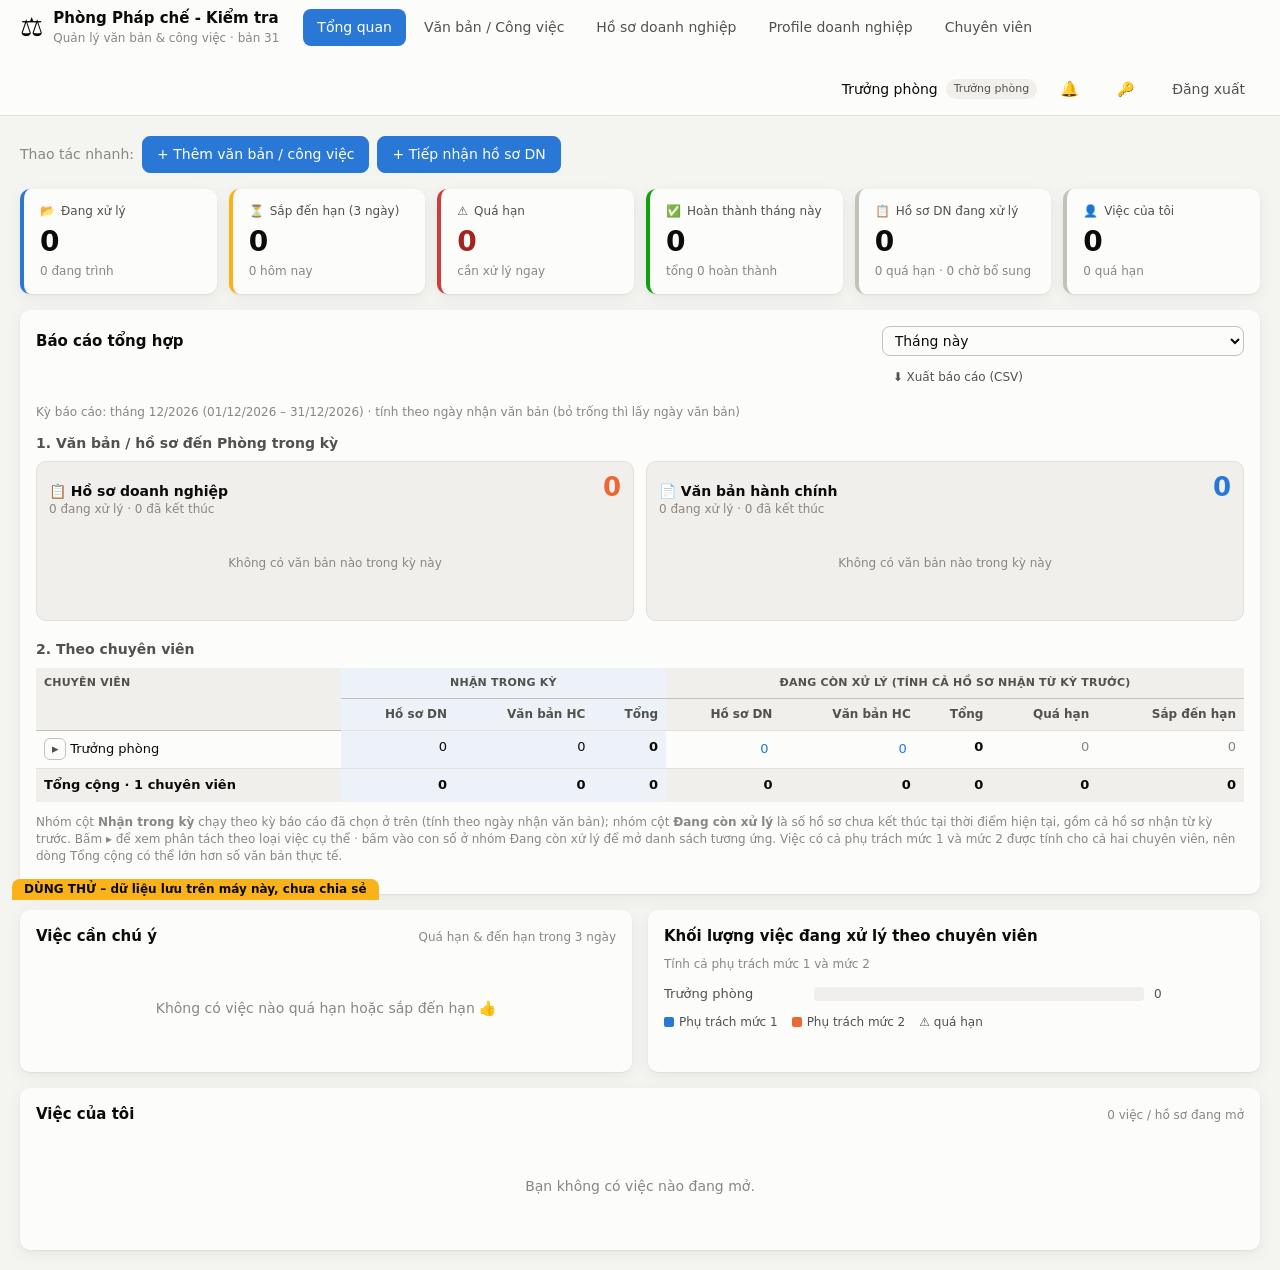
==== demo.html @ 78f109af "Vao he thong la thay ngay tom tat nhiem vu moi duoc giao Chuong 🔔 chi sang khi nguoi dung dang mo ma" ====
<!DOCTYPE html>
<html lang="vi">
<head>
<meta charset="UTF-8">
<meta name="viewport" content="width=device-width, initial-scale=1">
<title>[Dùng thử] Dashboard Phòng Pháp chế - Kiểm tra</title>
<link rel="icon" href="data:image/svg+xml,<svg xmlns='http://www.w3.org/2000/svg' viewBox='0 0 100 100'><text y='.9em' font-size='90'>⚖️</text></svg>">
<link rel="stylesheet" href="css/style.css?v=44">
</head>
<body>

<!-- ===================== ĐĂNG NHẬP ===================== -->
<section id="view-login" class="login-wrap" hidden>
  <form id="login-form" class="login-card">
    <div class="login-logo">⚖️</div>
    <h1>Phòng Pháp chế - Kiểm tra</h1>
    <p class="muted">Hệ thống quản lý văn bản & công việc</p>
    <label>Email<input type="email" id="login-email" required autocomplete="username"></label>
    <label>Mật khẩu<input type="password" id="login-password" required autocomplete="current-password"></label>
    <button type="submit" class="btn primary wide" id="login-btn">Đăng nhập</button>
    <button type="button" class="btn link wide" id="forgot-btn">Quên mật khẩu?</button>
    <p id="login-error" class="error" hidden></p>
  </form>
</section>

<!-- ===================== ỨNG DỤNG ===================== -->
<div id="app" hidden>
  <header class="topbar">
    <div class="brand">
      <span class="brand-icon">⚖️</span>
      <div>
        <div class="brand-title">Phòng Pháp chế - Kiểm tra</div>
        <div class="brand-sub">Quản lý văn bản &amp; công việc · bản 31</div>
      </div>
    </div>
    <nav class="tabs" id="tabs">
      <button data-view="overview" class="active">Tổng quan</button>
      <button data-view="tasks">Văn bản / Công việc</button>
      <button data-view="licenses">Hồ sơ doanh nghiệp</button>
      <button data-view="companies">Profile doanh nghiệp</button>
      <button data-view="staff">Chuyên viên</button>
    </nav>
    <div class="user-box">
      <span id="user-name"></span>
      <span id="user-role" class="chip"></span>
      <div class="notif-wrap">
        <button class="btn ghost notif-btn" id="notif-btn" type="button" title="Thông báo việc được giao" aria-expanded="false">
          🔔<span class="notif-badge" id="notif-badge" hidden>0</span>
        </button>
        <div class="notif-panel" id="notif-panel" hidden>
          <div class="notif-head">
            <b>Thông báo</b>
            <button type="button" class="btn link small" id="notif-read-all">Đánh dấu đã đọc tất cả</button>
          </div>
          <div class="notif-list" id="notif-list"></div>
          <div class="notif-foot muted small">Có thông báo khi bạn được giao hoặc được điều chuyển phụ trách một việc.</div>
        </div>
      </div>
      <button class="btn ghost" id="change-pass-btn" title="Đổi mật khẩu">🔑</button>
      <button class="btn ghost" id="logout-btn">Đăng xuất</button>
    </div>
  </header>

  <main>
    <!-- ---------- TỔNG QUAN ---------- -->
    <section id="view-overview" class="view">
      <div class="filters lead-only">
        <span class="muted">Thao tác nhanh:</span>
        <button class="btn primary" id="quick-add-task">+ Thêm văn bản / công việc</button>
        <button class="btn primary" id="quick-add-license">+ Tiếp nhận hồ sơ DN</button>
      </div>
      <div class="tiles" id="tiles"></div>

      <!-- ===== Báo cáo tổng hợp ===== -->
      <div class="card" id="report-card">
        <div class="card-head">
          <h2>Báo cáo tổng hợp</h2>
          <div class="rp-tools">
            <select id="rp-range" title="Kỳ báo cáo"></select>
            <span id="rp-custom" class="rp-custom" hidden>
              <input type="date" id="rp-from"> <span class="muted">→</span> <input type="date" id="rp-to">
            </span>
            <button class="btn ghost small" id="rp-export" type="button">⬇ Xuất báo cáo (CSV)</button>
          </div>
        </div>
        <p class="muted small" id="rp-range-label"></p>

        <h3 class="rp-h">1. Văn bản / hồ sơ đến Phòng trong kỳ</h3>
        <div class="rp-cols" id="rp-incoming"></div>

        <h3 class="rp-h">2. Theo chuyên viên</h3>
        <div class="table-wrap">
          <table class="rp-table" id="rp-staff"></table>
        </div>
        <p class="muted small">Nhóm cột <b>Nhận trong kỳ</b> chạy theo kỳ báo cáo đã chọn ở trên (tính theo ngày nhận văn bản);
          nhóm cột <b>Đang còn xử lý</b> là số hồ sơ chưa kết thúc tại thời điểm hiện tại, gồm cả hồ sơ nhận từ kỳ trước.
          Bấm ▸ để xem phân tách theo loại việc cụ thể · bấm vào con số ở nhóm Đang còn xử lý để mở danh sách tương ứng.
          Việc có cả phụ trách mức 1 và mức 2 được tính cho cả hai chuyên viên, nên dòng Tổng cộng có thể lớn hơn số văn bản thực tế.</p>
      </div>

      <div class="grid-2">
        <div class="card">
          <div class="card-head">
            <h2>Việc cần chú ý</h2>
            <span class="muted small">Quá hạn & đến hạn trong 3 ngày</span>
          </div>
          <div id="attention-list" class="list"></div>
        </div>
        <div class="card">
          <div class="card-head">
            <h2>Khối lượng việc đang xử lý theo chuyên viên</h2>
            <span class="muted small">Tính cả phụ trách mức 1 và mức 2</span>
          </div>
          <div id="workload-chart"></div>
        </div>
      </div>

      <div class="card" id="profile-todo-card" hidden>
        <div class="card-head">
          <h2>Hồ sơ đã hoàn thành — chờ cập nhật Profile doanh nghiệp</h2>
          <span class="muted small" id="profile-todo-count"></span>
        </div>
        <div id="profile-todo-list" class="list"></div>
      </div>

      <div class="card">
        <div class="card-head">
          <h2>Việc của tôi</h2>
          <span class="muted small" id="my-count"></span>
        </div>
        <div id="my-list" class="list"></div>
      </div>
    </section>

    <!-- ---------- DANH SÁCH ---------- -->
    <section id="view-tasks" class="view" hidden>
      <div class="filters">
        <input type="search" id="f-search" placeholder="Tìm số VB, nội dung, cơ quan gửi…">
        <select id="f-status"><!-- nạp từ window.TASK_STATUSES trong js/config.js -->
          <option value="open">Đang mở (chưa hoàn thành)</option>
        </select>
        <select id="f-handler"><option value="">Mọi chuyên viên</option></select>
        <select id="f-due">
          <option value="">Mọi thời hạn</option>
          <option value="overdue">Quá hạn</option>
          <option value="today">Đến hạn hôm nay</option>
          <option value="3d">Trong 3 ngày</option>
          <option value="7d">Trong 7 ngày</option>
          <option value="month">Tháng này</option>
        </select>
        <div class="spacer"></div>
        <button class="btn ghost" id="export-btn">⬇ Xuất Excel (CSV)</button>
        <button class="btn ghost lead-only" id="import-tasks-btn">⬆ Nhập từ Excel</button>
        <!-- Hai nút thêm mới luôn đứng cạnh nhau, hẹp quá thì xuống dòng cùng nhau -->
        <div class="btn-pair lead-only">
          <button class="btn biz" id="add-biz-btn" title="Hồ sơ doanh nghiệp được nhập ở tab Hồ sơ doanh nghiệp">+ Hồ sơ DN</button>
          <button class="btn primary" id="add-task-btn">+ Văn bản hành chính</button>
        </div>
      </div>
      <div class="card table-wrap">
        <table class="tasks-table" id="tasks-table">
          <thead>
            <tr>
              <th data-sort="doc_number">Số VB</th>
              <th data-sort="recv_date">Ngày tiếp nhận</th>
              <th data-sort="content" class="col-content">Nội dung</th>
              <th data-sort="deadline">Thời hạn</th>
              <th data-sort="handler1">Phụ trách 1</th>
              <th data-sort="handler2">Phụ trách 2</th>
              <th data-sort="progress">Tiến độ</th>
              <th data-sort="status">Trạng thái</th>
            </tr>
          </thead>
          <tbody id="tasks-body"></tbody>
        </table>
        <p id="tasks-empty" class="muted center" hidden>Không có văn bản nào phù hợp.</p>
      </div>
    </section>

    <!-- ---------- HỒ SƠ GIẤY PHÉP ---------- -->
    <section id="view-licenses" class="view" hidden>
      <div class="tiles" id="license-tiles"></div>
      <div class="filters">
        <input type="search" id="l-search" placeholder="Tìm tên doanh nghiệp, mã số, số văn bản, số giấy phép, nội dung…">
        <select id="l-status">
          <option value="open">Đang xử lý</option>
          <!-- các trạng thái nạp từ config -->
          <option value="all">Tất cả</option>
        </select>
        <select id="l-procedure"><option value="">Mọi thủ tục</option></select>
        <select id="l-handler"><option value="">Mọi chuyên viên</option></select>
        <div class="spacer"></div>
        <button class="btn ghost" id="export-licenses-btn">⬇ Xuất Excel (CSV)</button>
        <button class="btn ghost lead-only" id="import-licenses-btn">⬆ Nhập từ Excel</button>
        <button class="btn primary lead-only" id="add-license-btn">+ Tiếp nhận hồ sơ DN</button>
      </div>
      <div class="card table-wrap">
        <table class="tasks-table" id="licenses-table">
          <thead>
            <tr>
              <th data-sort="file_number">Số VB / hồ sơ</th>
              <th data-sort="company_name" class="col-content">Doanh nghiệp &amp; nội dung</th>
              <th data-sort="procedure">Thủ tục</th>
              <th data-sort="received_date">Ngày nhận</th>
              <th data-sort="deadline">Hạn trả KQ</th>
              <th data-sort="handler1">Phụ trách 1</th>
              <th data-sort="handler2">Phụ trách 2</th>
              <th data-sort="progress">Tiến độ</th>
              <th data-sort="status">Trạng thái</th>
            </tr>
          </thead>
          <tbody id="licenses-body"></tbody>
        </table>
        <p id="licenses-empty" class="muted center" hidden>Không có hồ sơ nào phù hợp.</p>
      </div>
    </section>

    <!-- ---------- DOANH NGHIỆP ---------- -->
    <section id="view-companies" class="view" hidden>
      <div class="tiles" id="company-tiles"></div>
      <div class="filters">
        <input type="search" id="c-search" placeholder="Gõ không dấu cũng được · nhiều từ khóa cách nhau bằng dấu cách · tinh:&quot;nghệ an&quot; gp:1234">
        <select id="c-field" title="Chọn trường để tìm trong đúng trường đó"><option value="">Tìm trong: mọi trường</option></select>
        <button class="btn ghost" id="c-help-btn" type="button" title="Cách gõ tìm kiếm">?</button>
        <select id="c-status">
          <option value="active">Đang hoạt động</option>
          <option value="ended">Đã chấm dứt</option>
          <option value="all">Tất cả</option>
        </select>
        <select id="cf-province"><option value="">Mọi tỉnh / TP</option></select>
        <select id="c-type"><option value="">Mọi loại hình</option></select>
        <button class="btn ghost" id="c-adv-btn" type="button">⚙ Lọc nâng cao<span id="c-adv-count"></span></button>
        <div class="spacer"></div>
        <button class="btn ghost" id="export-companies-btn">⬇ Xuất Excel (CSV)</button>
        <button class="btn ghost lead-only" id="import-companies-btn">⬆ Nhập từ Excel</button>
        <button class="btn primary lead-only" id="add-company-btn">+ Thêm doanh nghiệp</button>
      </div>

      <!-- Hướng dẫn cú pháp tìm kiếm — bật/tắt bằng nút "?" -->
      <div class="card search-help" id="c-help" hidden>
        <b>Cách gõ ô tìm kiếm</b>
        <ul>
          <li>Gõ <b>không dấu</b> vẫn ra kết quả: <code>cong ty hoang long</code> tìm được “Công ty Hoàng Long”.</li>
          <li>Nhiều từ khóa cách nhau bằng dấu cách thì phải <b>khớp tất cả</b>, không cần đúng thứ tự: <code>hoang long nghe an</code>.</li>
          <li>Cần đúng cụm từ thì đặt trong <b>ngoặc kép</b>: <code>"xuat khau lao dong"</code>.</li>
          <li>Loại trừ bằng dấu trừ — cả cụm thì thêm ngoặc kép: <code>ha noi -"chi nhanh"</code>.</li>
          <li>Cách nhanh nhất để thu hẹp: chọn trường ở ô <b>“Tìm trong”</b> ngay cạnh ô tìm kiếm, rồi gõ từ khóa như bình thường.</li>
          <li>Hoặc gõ thẳng <b>tiền tố</b> (giá trị nhiều chữ thì để trong ngoặc kép): <code>tinh:"nghe an"</code> · <code>gp:1234</code> · <code>dd:"nguyen van a"</code> ·
              <code>msdn:0101234567</code> · <code>tt:"nhat ban"</code> · <code>nv:thanh</code> · <code>kq:vietcombank</code> ·
              <code>dc:"cau giay"</code> · <code>daotao:</code> · <code>von:</code> · <code>gc:</code> · <code>cd:"thu hoi"</code>.</li>
          <li>Tìm trên <b>toàn bộ</b> các trường của hồ sơ (địa chỉ liên hệ, chi nhánh, VPĐD, cơ sở đào tạo, thị trường, nhân viên nghiệp vụ,
              ký quỹ, ghi chú, lý do chấm dứt…). Trường nào khớp mà không có trên bảng thì hiện dòng “khớp: …” dưới tên doanh nghiệp.</li>
        </ul>
      </div>

      <!-- Lọc nâng cao: khoảng ngày cấp giấy phép, vốn điều lệ, tiền ký quỹ -->
      <div class="card adv-filters" id="c-adv" hidden>
        <div class="adv-row">
          <label>Ngày cấp GP từ <input type="date" id="cf-lic-from"></label>
          <label>đến <input type="date" id="cf-lic-to"></label>
        </div>
        <div class="adv-row">
          <label>Vốn điều lệ từ <input type="text" id="cf-cap-min" placeholder="vd: 5 tỷ"></label>
          <label>đến <input type="text" id="cf-cap-max" placeholder="vd: 20 tỷ"></label>
          <span class="muted small" id="cf-cap-hint"></span>
        </div>
        <div class="adv-row">
          <label>Ký quỹ từ <input type="text" id="cf-dep-min" placeholder="vd: 2 tỷ"></label>
          <label>đến <input type="text" id="cf-dep-max" placeholder="vd: 2 tỷ"></label>
          <span class="muted small" id="cf-dep-hint"></span>
        </div>
        <div class="adv-row">
          <span class="muted small">Chỉ xét hồ sơ có số liệu — hồ sơ để trống ô vốn / ký quỹ sẽ không nằm trong kết quả khi đặt mức “đến”.</span>
          <div class="spacer"></div>
          <button class="btn ghost" id="c-adv-reset" type="button">Bỏ lọc nâng cao</button>
        </div>
      </div>
      <p class="search-summary muted small" id="c-search-summary" hidden></p>
      <div class="card table-wrap">
        <table class="tasks-table" id="companies-table">
          <thead>
            <tr>
              <th data-sort="tax_code">MSDN</th>
              <th data-sort="name" class="col-content">Doanh nghiệp</th>
              <th data-sort="license_number">Số GP</th>
              <th data-sort="license_date">Ngày cấp</th>
              <th data-sort="legal_rep">Người đại diện</th>
              <th data-sort="province">Tỉnh / TP</th>
              <th>Liên hệ</th>
              <th data-sort="status">Trạng thái</th>
            </tr>
          </thead>
          <tbody id="companies-body"></tbody>
        </table>
        <p id="companies-empty" class="muted center" hidden>Chưa có doanh nghiệp nào. Trưởng phòng có thể <b>Nhập từ Excel</b> hoặc thêm thủ công.</p>
        <p id="companies-more" class="muted center" hidden></p>
      </div>
    </section>

    <!-- ---------- CHUYÊN VIÊN ---------- -->
    <section id="view-staff" class="view" hidden>
      <div class="filters">
        <span class="muted" id="staff-summary"></span>
        <div class="spacer"></div>
        <button class="btn primary lead-only" id="add-staff-btn">+ Thêm chuyên viên</button>
      </div>
      <div class="card table-wrap">
        <table class="staff-table">
          <thead><tr>
            <th>Họ tên</th><th>Email</th><th>Vai trò</th>
            <th>PT mức 1</th><th>PT mức 2</th><th>Quá hạn</th><th>Hoàn thành tháng này</th><th></th>
          </tr></thead>
          <tbody id="staff-body"></tbody>
        </table>
      </div>
    </section>
  </main>
</div>

<!-- ===================== MODAL CHI TIẾT / SỬA VĂN BẢN ===================== -->
<dialog id="task-dialog" class="modal">
  <form id="task-form" method="dialog">
    <div class="modal-head">
      <h2 id="task-dialog-title">Thêm văn bản</h2>
      <button type="button" class="btn ghost" data-close>✕</button>
    </div>
    <div class="modal-body">
      <input type="hidden" id="t-id">

      <!-- Tải văn bản lên để phần mềm tự đọc và điền sẵn các ô bên dưới.
           File chỉ được đọc trên máy này, KHÔNG tải lên máy chủ và không lưu lại. -->
      <div id="t-read-box" class="read-box lead-only">
        <label class="read-drop" id="t-read-drop">
          <input type="file" id="t-read-file" accept=".pdf,.png,.jpg,.jpeg,.webp" hidden>
          <span class="read-ico">📄</span>
          <span class="read-txt"><b>Tải văn bản lên để tự điền</b>
            <small>Kéo thả hoặc bấm chọn file PDF / ảnh · máy tự đọc Số VB, Ngày VB, Cơ quan gửi, Trích yếu, Thời hạn</small>
            <small class="muted">File chỉ đọc trên máy bạn, không tải lên máy chủ, không lưu lại.</small>
          </span>
        </label>
        <div id="t-read-status" class="read-status" hidden></div>
      </div>

      <div class="form-grid">
        <label>Loại việc
          <select id="t-category" class="lead-field">
            <option>Văn bản đến</option><option>Thẩm định</option><option>Góp ý dự thảo</option>
            <option>Kiểm tra</option><option>Tham mưu</option><option>Báo cáo</option>
            <option>Khác</option>
          </select>
        </label>
        <label id="t-biz_type-wrap" hidden>Nội dung hồ sơ / việc DN<select id="t-biz_type" class="lead-field"></select></label>
        <label id="t-biz_other-wrap" hidden>Nội dung đề nghị khác
          <input id="t-biz_other" class="lead-field" placeholder="Ghi rõ nội dung đề nghị của doanh nghiệp" maxlength="200" autocomplete="off">
        </label>
        <label id="t-tax_code-wrap" hidden>Mã số doanh nghiệp
          <input id="t-tax_code" class="lead-field" list="t-tax_code-list" placeholder="VD: 0101234567" autocomplete="off">
          <datalist id="t-tax_code-list"></datalist>
          <small id="t-company-info" class="company-info" hidden></small>
        </label>

        <!-- Chỉ hiện với hồ sơ "Cập nhật thông tin DN": cập nhật thông tin gì -->
        <label id="t-update_item-wrap" hidden>Cập nhật thông tin gì
          <select id="t-update_item" class="lead-field"><!-- nạp từ window.BIZ_UPDATE_ITEMS --></select>
        </label>
        <label>Số văn bản<input id="t-doc_number" class="lead-field"></label>
        <label>Ngày văn bản<input type="date" id="t-doc_date" class="lead-field"></label>
        <label>Ngày đến<input type="date" id="t-received_date" class="lead-field"></label>
        <label>Cơ quan gửi<input id="t-sender" class="lead-field"></label>
        <label>Mức độ
          <select id="t-priority" class="lead-field">
            <option value="normal">Bình thường</option><option value="urgent">Khẩn</option>
          </select>
        </label>
        <label class="span-2">Nội dung / Trích yếu<textarea id="t-content" rows="3" required class="lead-field"></textarea></label>
        <label>Thời hạn xử lý<input type="date" id="t-deadline" class="lead-field"></label>
        <div class="handlers span-1">
          <label>Phụ trách mức 1<select id="t-handler1" class="lead-field"></select></label>
          <button type="button" class="btn ghost swap lead-field" id="swap-btn" title="Đổi mức 1 ↔ mức 2">⇅</button>
          <label>Phụ trách mức 2<select id="t-handler2" class="lead-field"></select></label>
        </div>
        <label>Trạng thái
          <select id="t-status"><!-- nạp từ window.TASK_STATUSES trong js/config.js --></select>
        </label>
        <label>Tiến độ: <b id="t-progress-val">0%</b>
          <input type="range" id="t-progress" min="0" max="100" step="5" value="0">
        </label>
        <label class="span-2">Ghi chú tiến độ<textarea id="t-progress_note" rows="2" placeholder="Đã làm gì, vướng mắc gì…"></textarea></label>
        <label class="span-2">Kết quả xử lý (số VB đi, kết luận…)<textarea id="t-result" rows="2"></textarea></label>
      </div>

      <div id="task-history" class="history" hidden>
        <h3>Lịch sử thay đổi</h3>
        <ul id="history-list"></ul>
      </div>
    </div>
    <div class="modal-foot">
      <button type="button" class="btn danger lead-only" id="delete-task-btn" hidden>Xóa</button>
      <div class="spacer"></div>
      <button type="button" class="btn ghost" data-close>Đóng</button>
      <button type="submit" class="btn primary" id="save-task-btn">Lưu</button>
    </div>
  </form>
</dialog>

<!-- ===================== MODAL HỒ SƠ GIẤY PHÉP ===================== -->
<dialog id="profile-todo-dialog" class="modal">
  <form id="profile-todo-form" method="dialog">
    <div class="modal-head">
      <h2>Hồ sơ đã hoàn thành — cập nhật Profile doanh nghiệp</h2>
      <button type="button" class="btn ghost" data-close>✕</button>
    </div>
    <div class="modal-body">
      <p id="pt-head" class="muted"></p>
      <p>Thủ tục đã xong, <b>cần cập nhật những thông tin nào</b> của doanh nghiệp?
        <span class="muted small">Danh sách xếp theo thứ tự ưu tiên · bấm vào thẻ để chọn · bấm <b>Mở ›</b> để vào thẳng phần đó cập nhật ngay.</span></p>
      <div id="pt-items" class="pt-items"></div>
      <p id="pt-count" class="muted small"></p>
      <label>Ghi chú cho người cập nhật<input id="pt-note" placeholder="VD: cấp đổi GP, số GP mới 123/LĐTBXH-GPHĐ"></label>
    </div>
    <div class="modal-foot">
      <button type="button" class="btn ghost" id="pt-skip">Không cần cập nhật</button>
      <div class="spacer"></div>
      <button type="button" class="btn" id="pt-later">Để sau (giữ lời nhắc)</button>
      <button type="button" class="btn biz" id="pt-now">Cập nhật ngay ›</button>
    </div>
  </form>
</dialog>

<dialog id="license-dialog" class="modal">
  <form id="license-form" method="dialog">
    <div class="modal-head">
      <h2 id="license-dialog-title">Tiếp nhận hồ sơ doanh nghiệp</h2>
      <button type="button" class="btn ghost" data-close>✕</button>
    </div>
    <div class="modal-body">
      <input type="hidden" id="l-id">
      <div class="form-grid">
        <label class="span-2">Mã số doanh nghiệp — nhập trước để tự lấy thông tin từ Profile doanh nghiệp
          <input id="l-tax_code" class="lead-field" list="l-tax_code-list" placeholder="VD: 0101234567" autocomplete="off">
          <datalist id="l-tax_code-list"></datalist>
          <small id="l-company-info" class="company-info" hidden></small>
        </label>
        <label class="span-2">Tên doanh nghiệp<input id="l-company_name" required class="lead-field"></label>
        <label>Số văn bản / số hồ sơ<input id="l-file_number" class="lead-field"></label>
        <label>Thủ tục / nội dung hồ sơ<select id="l-procedure-f" class="lead-field"></select></label>
        <label id="l-procedure-other-wrap" hidden>Nội dung đề nghị khác
          <input id="l-procedure-other" class="lead-field" placeholder="Ghi rõ nội dung đề nghị của doanh nghiệp" maxlength="200" autocomplete="off">
        </label>
        <label id="l-update_item-wrap" hidden>Cập nhật thông tin gì
          <select id="l-update_item" class="lead-field"></select>
        </label>
        <label id="l-update_item-other-wrap" hidden>Nội dung cập nhật khác
          <input id="l-update_item-other" class="lead-field" placeholder="Ghi rõ thông tin doanh nghiệp đề nghị cập nhật" maxlength="200" autocomplete="off">
        </label>
        <label>Ngày văn bản<input type="date" id="l-doc_date" class="lead-field"></label>
        <label>Mức độ<select id="l-priority" class="lead-field"><option value="normal">Bình thường</option><option value="urgent">Khẩn</option></select></label>
        <label class="span-2">Nội dung<textarea id="l-content" rows="2" class="lead-field" placeholder="Trích yếu nội dung văn bản / đề nghị của doanh nghiệp"></textarea></label>
        <label>Ngày nhận hồ sơ<input type="date" id="l-received_date" class="lead-field"></label>
        <label>Hạn trả kết quả<input type="date" id="l-deadline" class="lead-field"></label>
        <label>Trạng thái hồ sơ<select id="l-status-f"></select></label>
        <div class="handlers">
          <label>Phụ trách mức 1<select id="l-handler1" class="lead-field"></select></label>
          <button type="button" class="btn ghost swap lead-field" id="l-swap-btn" title="Đổi mức 1 ↔ mức 2">⇅</button>
          <label>Phụ trách mức 2<select id="l-handler2" class="lead-field"></select></label>
        </div>
        <label>Số giấy phép<input id="l-license_number" placeholder="Điền khi đã cấp"></label>
        <label>Ngày cấp<input type="date" id="l-issued_date"></label>
        <label class="span-2">Tiến độ <span id="l-progress-val" class="chip">0%</span>
          <input type="range" id="l-progress" min="0" max="100" step="5" value="0">
        </label>
        <label class="span-2">Ghi chú tiến độ<textarea id="l-note" rows="2" placeholder="Nội dung yêu cầu bổ sung, vướng mắc…"></textarea></label>
        <label class="span-2">Kết quả xử lý<textarea id="l-result" rows="2" placeholder="Kết quả cuối cùng của hồ sơ"></textarea></label>
      </div>
      <div id="l-profile-todo" class="notice" hidden></div>
      <div id="license-history" class="history" hidden>
        <h3>Lịch sử thay đổi</h3>
        <ul id="license-history-list"></ul>
      </div>
    </div>
    <div class="modal-foot">
      <button type="button" class="btn danger lead-only" id="delete-license-btn" hidden>Xóa</button>
      <div class="spacer"></div>
      <button type="button" class="btn ghost" data-close>Đóng</button>
      <button type="submit" class="btn primary" id="save-license-btn">Lưu</button>
    </div>
  </form>
</dialog>

<!-- ===================== MODAL PROFILE DOANH NGHIỆP ===================== -->
<dialog id="company-dialog" class="modal wide">
  <form id="company-form" method="dialog">
    <div class="modal-head">
      <h2 id="company-dialog-title">Thêm doanh nghiệp</h2>
      <button type="button" class="btn ghost" data-close>✕</button>
    </div>
    <nav class="ctabs" id="company-tabs">
      <button type="button" class="ctab on" data-ctab="overview">Tổng quan</button>
      <button type="button" class="ctab" data-ctab="license">Giấy phép</button>
      <button type="button" class="ctab" data-ctab="adjustments">Điều chỉnh GP <span class="cnt" data-cnt="adjustments"></span></button>
      <button type="button" class="ctab" data-ctab="name">Tên &amp; mã số</button>
      <button type="button" class="ctab" data-ctab="address">Địa chỉ &amp; liên hệ</button>
      <button type="button" class="ctab" data-ctab="markets">Thị trường</button>
      <button type="button" class="ctab" data-ctab="capital">Vốn &amp; loại hình</button>
      <button type="button" class="ctab" data-ctab="deposit">Ký quỹ</button>
      <button type="button" class="ctab" data-ctab="reps">Người đại diện <span class="cnt" data-cnt="reps"></span></button>
      <button type="button" class="ctab" data-ctab="staff">Nhân viên nghiệp vụ <span class="cnt" data-cnt="staff"></span></button>
      <button type="button" class="ctab" data-ctab="facilities">Cơ sở đào tạo <span class="cnt" data-cnt="facilities"></span></button>
      <button type="button" class="ctab" data-ctab="violations">Xử phạt VPHC <span class="cnt" data-cnt="violations"></span></button>
      <button type="button" class="ctab" data-ctab="inspections">Thanh tra, kiểm tra <span class="cnt" data-cnt="inspections"></span></button>
      <button type="button" class="ctab" data-ctab="history">Lịch sử &amp; văn bản <span class="cnt" data-cnt="history"></span></button>
    </nav>
    <div class="modal-body">
      <input type="hidden" id="c-id">
      <datalist id="c-province-list"></datalist>

      <!-- Thanh nhắc việc khi vào đây từ hồ sơ DN đã hoàn thành: còn phần nào cần cập nhật -->
      <div id="c-pt-bar" class="pt-bar" hidden></div>

      <!-- ===== Tổng quan: thông tin hiện tại của doanh nghiệp (chỉ xem) ===== -->
      <section class="cpane" data-pane="overview">
        <div id="company-overview"></div>
      </section>

      <!-- ===== Giấy phép ===== -->
      <section class="cpane" data-pane="license" hidden>
        <div class="form-grid">
          <fieldset class="span-2 form-box">
            <legend>Giấy phép hiện tại</legend>
            <div class="form-grid">
              <label>Số giấy phép<input id="c-license_number" class="lead-field"></label>
              <label>Ngày cấp<input type="date" id="c-license_date" class="lead-field"></label>
              <label>Trạng thái hoạt động<select id="c-status-f" class="lead-field"></select></label>
              <label>DS 101<input id="c-ds101" class="lead-field"></label>
            </div>
          </fieldset>
          <fieldset class="span-2 form-box">
            <legend>Lịch sử cấp phép</legend>
            <div class="form-grid">
              <label>Số GP lần đầu<input id="c-first_license_number" class="lead-field"></label>
              <label>Ngày cấp lần đầu<input type="date" id="c-first_license_date" class="lead-field"></label>
              <label>Lần cấp đổi theo NĐ 38<input id="c-nd38_times" class="lead-field"></label>
              <label>Ngày cấp đổi theo NĐ 38<input type="date" id="c-nd38_date" class="lead-field"></label>
              <label>Số GP (Luật 69)<input id="c-law69_number" class="lead-field"></label>
              <label>Ngày cấp GP theo Luật 69<input type="date" id="c-law69_date" class="lead-field"></label>
            </div>
          </fieldset>
          <fieldset class="span-2 form-box" id="c-ended-box">
            <legend>Chấm dứt hoạt động XKLĐ</legend>
            <div class="form-grid">
              <label>Năm chấm dứt<input id="c-ended_year" class="lead-field"></label>
              <label>Hình thức<input id="c-ended_type" class="lead-field" placeholder="Nộp lại / Thu hồi"></label>
              <label>Lý do<input id="c-ended_reason" class="lead-field"></label>
              <label>Văn bản<input id="c-ended_ref" class="lead-field"></label>
            </div>
          </fieldset>
        </div>
      </section>

      <!-- ===== Các lần điều chỉnh thông tin Giấy phép ===== -->
      <section class="cpane" data-pane="adjustments" hidden>
        <div class="pane-head">
          <p class="muted small">Mỗi lần điều chỉnh thông tin trên Giấy phép là một dòng. Dòng mới nhất nằm trên cùng.</p>
          <button type="button" class="btn small lead-only" data-add="adjustments">+ Thêm lần điều chỉnh</button>
        </div>
        <div class="table-wrap"><table class="sub-table"><thead><tr>
          <th>Lần thứ</th><th>Ngày điều chỉnh</th><th>Số GP sau điều chỉnh</th><th>Nội dung điều chỉnh</th><th>Trước → sau</th><th>Văn bản</th><th></th>
        </tr></thead><tbody id="adjustments-body"></tbody></table></div>
        <fieldset class="form-box" style="margin-top:14px">
          <legend>Lần điều chỉnh gần nhất ghi trên hồ sơ</legend>
          <div class="form-grid">
            <p class="muted small span-2">Hai ô này là giá trị hiện hành của hồ sơ (dùng cho thẻ Tổng quan và xuất Excel); bảng trên là lịch sử đầy đủ.</p>
            <label>Lần điều chỉnh thứ<input id="c-adjust_times" class="lead-field"></label>
            <label>Ngày điều chỉnh<input type="date" id="c-adjust_date" class="lead-field"></label>
          </div>
        </fieldset>
      </section>

      <!-- ===== Tên & mã số ===== -->
      <section class="cpane" data-pane="name" hidden>
        <div class="form-grid">
          <fieldset class="span-2 form-box">
            <legend>Tên doanh nghiệp</legend>
            <div class="form-grid">
              <label class="span-2">Tên đầy đủ (tiếng Việt)<input id="c-name" required class="lead-field"></label>
              <label class="span-2">Tên viết tắt<input id="c-short_name" class="lead-field"></label>
              <label class="span-2">Tên tiếng Anh<input id="c-en_name" class="lead-field"></label>
            </div>
          </fieldset>
          <fieldset class="span-2 form-box">
            <legend>Mã số doanh nghiệp &amp; Giấy chứng nhận ĐKDN</legend>
            <div class="form-grid">
              <label class="span-2">Mã số doanh nghiệp<input id="c-tax_code" class="lead-field" placeholder="10 chữ số"></label>
              <label>Đăng ký lần đầu<input id="c-reg_first_date" type="date" class="lead-field"></label>
              <label>Nơi cấp<input id="c-reg_place" class="lead-field" placeholder="VD: Phòng ĐKKD - Sở KH&amp;ĐT TP Hà Nội"></label>
            </div>
          </fieldset>
          <fieldset class="span-2 form-box">
            <legend>Ghi chú khác</legend>
            <div class="form-grid">
              <label class="span-2"><textarea id="c-note" rows="3" class="lead-field"></textarea></label>
            </div>
          </fieldset>
        </div>
      </section>

      <!-- ===== Địa chỉ & liên hệ ===== -->
      <section class="cpane" data-pane="address" hidden>
        <div class="form-grid">
          <fieldset class="span-2 form-box">
            <legend>Địa chỉ trụ sở chính</legend>
            <div class="form-grid">
              <label class="span-2">Địa chỉ trụ sở chính<textarea id="c-address" rows="2" class="lead-field"></textarea></label>
              <label class="span-2">Tỉnh / Thành phố<input id="c-province" class="lead-field" list="c-province-list"></label>
            </div>
          </fieldset>
          <fieldset class="span-2 form-box">
            <legend>Văn phòng đại diện, địa điểm kinh doanh, chi nhánh</legend>
            <div class="form-grid">
              <label class="span-2">Văn phòng đại diện <span class="muted">(mỗi dòng một địa điểm)</span>
                <textarea id="c-rep_offices" rows="3" class="lead-field" placeholder="VPĐD tại Nhật Bản: ...&#10;VPĐD tại Đài Loan: ..."></textarea>
              </label>
              <label class="span-2">Địa điểm kinh doanh <span class="muted">(mỗi dòng một địa điểm)</span>
                <textarea id="c-biz_locations" rows="3" class="lead-field"></textarea>
              </label>
              <label class="span-2">Chi nhánh <span class="muted">(mỗi dòng một chi nhánh)</span>
                <textarea id="c-branches" rows="3" class="lead-field"></textarea>
              </label>
            </div>
          </fieldset>
          <fieldset class="span-2 form-box">
            <legend>Liên hệ</legend>
            <div class="form-grid">
              <label class="span-2">Địa chỉ liên hệ <span class="muted">(nếu khác trụ sở chính)</span>
                <textarea id="c-contact_address" rows="2" class="lead-field"></textarea>
              </label>
              <label>Điện thoại<input id="c-phone" class="lead-field"></label>
              <label>Fax<input id="c-fax" class="lead-field"></label>
              <label>Email<input id="c-email" class="lead-field"></label>
              <label>Trang thông tin điện tử<input id="c-website" class="lead-field" placeholder="VD: www.congty.vn"></label>
            </div>
          </fieldset>
        </div>
      </section>

      <!-- ===== Thị trường hoạt động ===== -->
      <section class="cpane" data-pane="markets" hidden>
        <div class="form-grid">
          <fieldset class="span-2 form-box">
            <legend>Các thị trường hoạt động</legend>
            <div class="form-grid">
              <label class="span-2">Mỗi dòng một thị trường
                <textarea id="c-markets" rows="6" class="lead-field" placeholder="Nhật Bản&#10;Đài Loan&#10;Hàn Quốc&#10;Ả-rập Xê-út"></textarea>
                <small id="c-markets-hint" class="field-hint" hidden></small>
              </label>
            </div>
          </fieldset>
        </div>
      </section>

      <!-- ===== Vốn & loại hình ===== -->
      <section class="cpane" data-pane="capital" hidden>
        <div class="form-grid">
          <fieldset class="span-2 form-box">
            <legend>Vốn điều lệ</legend>
            <div class="form-grid">
              <label class="span-2">Vốn điều lệ (VNĐ)
                <input id="c-charter_capital" class="lead-field" inputmode="numeric" placeholder="VD: 20000000000 hoặc 20 tỷ">
                <small id="c-capital-hint" class="field-hint" hidden></small>
              </label>
            </div>
          </fieldset>
          <fieldset class="span-2 form-box">
            <legend>Loại hình doanh nghiệp</legend>
            <div class="form-grid">
              <label class="span-2">Loại hình<input id="c-company_type" class="lead-field" placeholder="CTCP / TNHH"></label>
            </div>
          </fieldset>
        </div>
      </section>

      <!-- ===== Ký quỹ ===== -->
      <section class="cpane" data-pane="deposit" hidden>
        <div class="form-grid">
          <fieldset class="span-2 form-box">
            <legend>Tài khoản ký quỹ</legend>
            <div class="form-grid">
              <label class="span-2">Ngân hàng nhận ký quỹ<input id="c-deposit_bank" class="lead-field" placeholder="Tên ngân hàng - chi nhánh"></label>
              <label>Số tài khoản ký quỹ<input id="c-deposit_account" class="lead-field"></label>
              <label>Số tiền ký quỹ (VNĐ)
                <input id="c-deposit_amount" class="lead-field" inputmode="numeric" placeholder="VD: 2000000000 hoặc 2 tỷ">
                <small id="c-deposit-hint" class="field-hint" hidden></small>
              </label>
              <label>Ngày ký quỹ<input type="date" id="c-deposit_date" class="lead-field"></label>
              <label>Giấy xác nhận ký quỹ<input id="c-deposit_ref" class="lead-field" placeholder="Số / ngày văn bản"></label>
            </div>
          </fieldset>
        </div>
      </section>

      <!-- ===== Người đại diện theo pháp luật ===== -->
      <section class="cpane" data-pane="reps" hidden>
        <div class="pane-head">
          <p class="muted small">Một DN có thể có nhiều người đại diện. Bỏ trống <b>Ngày kết thúc</b> nghĩa là đang giữ chức.</p>
          <button type="button" class="btn small lead-only" data-add="reps">+ Thêm người đại diện</button>
        </div>
        <div class="table-wrap"><table class="sub-table"><thead><tr>
          <th>Họ và tên</th><th>Chức danh</th><th>CCCD / Hộ chiếu</th><th>Thời gian</th><th>Văn bản</th><th></th>
        </tr></thead><tbody id="reps-body"></tbody></table></div>
        <fieldset class="form-box" style="margin-top:14px">
          <legend>Người đại diện ghi trên Giấy phép</legend>
          <div class="form-grid">
            <label class="span-2">Họ tên - chức danh<input id="c-legal_rep" class="lead-field" placeholder="VD: Nguyễn Văn An - Tổng giám đốc"></label>
          </div>
        </fieldset>
      </section>

      <!-- ===== Danh sách nhân viên nghiệp vụ ===== -->
      <section class="cpane" data-pane="staff" hidden>
        <div class="form-grid">
          <fieldset class="span-2 form-box">
            <legend>Danh sách nhân viên nghiệp vụ</legend>
            <div class="form-grid">
              <label class="span-2">Mỗi dòng một người (họ tên - chức danh - ghi chú)
                <textarea id="c-staff_list" rows="8" class="lead-field" placeholder="Nguyễn Thị B - Chuyên viên tuyển chọn&#10;Trần Văn C - Chuyên viên thị trường Nhật Bản"></textarea>
                <small id="c-staff-hint" class="field-hint" hidden></small>
              </label>
            </div>
          </fieldset>
        </div>
      </section>

      <!-- ===== Cơ sở vật chất đào tạo giáo dục định hướng ===== -->
      <section class="cpane" data-pane="facilities" hidden>
        <div class="pane-head">
          <p class="muted small">Cơ sở vật chất đào tạo giáo dục định hướng. Bỏ trống <b>Ngày ngừng</b> nghĩa là đang sử dụng.</p>
          <button type="button" class="btn small lead-only" data-add="facilities">+ Thêm cơ sở</button>
        </div>
        <div class="table-wrap"><table class="sub-table"><thead><tr>
          <th>Tên cơ sở</th><th>Địa chỉ</th><th>Hình thức</th><th>Quy mô</th><th>Thời gian</th><th>Văn bản</th><th></th>
        </tr></thead><tbody id="facilities-body"></tbody></table></div>
        <fieldset class="form-box" style="margin-top:14px">
          <legend>Cơ sở đào tạo ghi trên Giấy phép</legend>
          <div class="form-grid">
            <label class="span-2">Tên cơ sở đào tạo (CSĐT)<textarea id="c-training_facility" rows="2" class="lead-field"></textarea></label>
            <label class="span-2">Địa chỉ cơ sở vật chất đào tạo<textarea id="c-training_address" rows="2" class="lead-field" placeholder="Mỗi cơ sở một dòng"></textarea></label>
          </div>
        </fieldset>
      </section>

      <!-- ===== Xử phạt vi phạm hành chính ===== -->
      <section class="cpane" data-pane="violations" hidden>
        <div class="pane-head">
          <p class="muted small" id="violations-sum"></p>
          <button type="button" class="btn small lead-only" data-add="violations">+ Thêm quyết định xử phạt</button>
        </div>
        <div class="table-wrap"><table class="sub-table"><thead><tr>
          <th>Quyết định</th><th>Cơ quan</th><th>Hành vi vi phạm</th><th>Phạt tiền</th><th>Chấp hành</th><th></th>
        </tr></thead><tbody id="violations-body"></tbody></table></div>
      </section>

      <!-- ===== Thanh tra / kiểm tra ===== -->
      <section class="cpane" data-pane="inspections" hidden>
        <div class="pane-head">
          <p class="muted small">Các cuộc thanh tra, kiểm tra và kết luận.</p>
          <button type="button" class="btn small lead-only" data-add="inspections">+ Thêm cuộc thanh tra / kiểm tra</button>
        </div>
        <div class="table-wrap"><table class="sub-table"><thead><tr>
          <th>Loại</th><th>Cơ quan</th><th>Thời gian</th><th>Nội dung</th><th>Kết luận</th><th></th>
        </tr></thead><tbody id="inspections-body"></tbody></table></div>
      </section>

      <!-- ===== Dòng thời gian tổng hợp ===== -->
      <section class="cpane" data-pane="history" hidden>
        <div class="pane-head">
          <div class="chips" id="timeline-filter"></div>
          <button type="button" class="btn small lead-only" data-add="events">+ Thêm mốc lịch sử</button>
        </div>
        <ol class="timeline" id="company-timeline"></ol>
      </section>

      <!-- Căn cứ thay đổi: luôn hiện khi đang sửa, áp cho mọi tab thông tin -->
      <fieldset class="form-box lead-only" id="c-docref-box">
        <legend>Căn cứ thay đổi lần này (ghi vào lịch sử)</legend>
        <div class="form-grid">
          <label>Theo văn bản số<input id="c-ev-doc_number" class="lead-field" list="c-ev-doc-list" placeholder="Bỏ trống nếu không theo văn bản">
            <datalist id="c-ev-doc-list"></datalist></label>
          <label>Ngày văn bản<input type="date" id="c-ev-doc_date" class="lead-field"></label>
          <label class="span-2">Ghi chú căn cứ<input id="c-ev-note" class="lead-field" placeholder="VD: DN đề nghị điều chỉnh thông tin trên Giấy phép"></label>
          <p class="span-2 muted small">Mọi trường bị sửa ở các tab thông tin sẽ được ghi vào tab <b>Lịch sử &amp; văn bản</b> kèm giá trị cũ → mới và căn cứ này.</p>
        </div>
      </fieldset>
    </div>
    <div class="modal-foot">
      <button type="button" class="btn danger lead-only" id="delete-company-btn" hidden>Xóa</button>
      <div class="spacer"></div>
      <button type="button" class="btn ghost" data-close>Đóng</button>
      <button type="submit" class="btn primary lead-only" id="save-company-btn">Lưu</button>
    </div>
  </form>
</dialog>

<!-- ===================== MODAL NGƯỜI ĐẠI DIỆN ===================== -->
<dialog id="rep-dialog" class="modal">
  <form id="rep-form" method="dialog">
    <div class="modal-head"><h2 id="rep-dialog-title">Người đại diện theo pháp luật</h2>
      <button type="button" class="btn ghost" data-close>✕</button></div>
    <div class="modal-body">
      <input type="hidden" id="r-id"><input type="hidden" id="r-company_id">
      <div class="form-grid">
        <label class="span-2">Họ và tên<input id="r-full_name" required class="lead-field"></label>
        <label>Chức danh<input id="r-title" class="lead-field" list="r-title-list"><datalist id="r-title-list"></datalist></label>
        <label>Số CCCD / Hộ chiếu<input id="r-id_number" class="lead-field"></label>
        <label>Ngày cấp<input type="date" id="r-id_date" class="lead-field"></label>
        <label>Nơi cấp<input id="r-id_place" class="lead-field"></label>
        <label>Điện thoại<input id="r-phone" class="lead-field"></label>
        <label>Email<input id="r-email" class="lead-field"></label>
        <label>Bắt đầu giữ chức<input type="date" id="r-from_date" class="lead-field"></label>
        <label>Kết thúc<input type="date" id="r-to_date" class="lead-field" title="Bỏ trống nếu đang giữ chức"></label>
        <label>Văn bản căn cứ (số)<input id="r-doc_number" class="lead-field"></label>
        <label>Ngày văn bản<input type="date" id="r-doc_date" class="lead-field"></label>
        <label class="span-2">Ghi chú<textarea id="r-note" rows="2" class="lead-field"></textarea></label>
      </div>
    </div>
    <div class="modal-foot">
      <button type="button" class="btn danger lead-only" id="delete-rep-btn" hidden>Xóa</button>
      <div class="spacer"></div><button type="button" class="btn ghost" data-close>Đóng</button>
      <button type="submit" class="btn primary lead-only">Lưu</button>
    </div>
  </form>
</dialog>

<!-- ===================== MODAL CƠ SỞ ĐÀO TẠO ===================== -->
<dialog id="adjust-dialog" class="modal">
  <form id="adjust-form" method="dialog">
    <div class="modal-head"><h2 id="adjust-dialog-title">Lần điều chỉnh thông tin Giấy phép</h2>
      <button type="button" class="btn ghost" data-close>✕</button></div>
    <div class="modal-body">
      <input type="hidden" id="aj-id"><input type="hidden" id="aj-company_id">
      <div class="form-grid">
        <label>Lần điều chỉnh thứ<input id="aj-times" class="lead-field" placeholder="VD: 3"></label>
        <label>Ngày điều chỉnh<input type="date" id="aj-adjust_date" class="lead-field"></label>
        <label class="span-2">Số Giấy phép sau điều chỉnh<input id="aj-license_number" class="lead-field"></label>
        <label class="span-2">Nội dung điều chỉnh<textarea id="aj-content" rows="2" class="lead-field" placeholder="VD: Điều chỉnh người đại diện theo pháp luật"></textarea></label>
        <label class="span-2">Thông tin trước điều chỉnh<textarea id="aj-old_value" rows="2" class="lead-field"></textarea></label>
        <label class="span-2">Thông tin sau điều chỉnh<textarea id="aj-new_value" rows="2" class="lead-field"></textarea></label>
        <label>Văn bản căn cứ (số)<input id="aj-doc_number" class="lead-field"></label>
        <label>Ngày văn bản<input type="date" id="aj-doc_date" class="lead-field"></label>
        <label class="span-2">Ghi chú<textarea id="aj-note" rows="2" class="lead-field"></textarea></label>
      </div>
    </div>
    <div class="modal-foot">
      <button type="button" class="btn danger lead-only" id="delete-adjust-btn" hidden>Xóa</button>
      <div class="spacer"></div><button type="button" class="btn ghost" data-close>Đóng</button>
      <button type="submit" class="btn primary lead-only">Lưu</button>
    </div>
  </form>
</dialog>

<dialog id="facility-dialog" class="modal">
  <form id="facility-form" method="dialog">
    <div class="modal-head"><h2 id="facility-dialog-title">Cơ sở đào tạo</h2>
      <button type="button" class="btn ghost" data-close>✕</button></div>
    <div class="modal-body">
      <input type="hidden" id="f-id"><input type="hidden" id="f-company_id">
      <div class="form-grid">
        <label class="span-2">Tên cơ sở đào tạo<input id="f-name" required class="lead-field"></label>
        <label class="span-2">Địa chỉ cơ sở vật chất<textarea id="f-address" rows="2" class="lead-field"></textarea></label>
        <label>Tỉnh / Thành phố<input id="f-province" class="lead-field" list="c-province-list"></label>
        <label>Hình thức<select id="f-own_type" class="lead-field"></select></label>
        <label>Diện tích<input id="f-area" class="lead-field" placeholder="VD: 450 m2"></label>
        <label>Quy mô<input id="f-capacity" class="lead-field" placeholder="VD: 100 học viên"></label>
        <label>Bắt đầu sử dụng<input type="date" id="f-from_date" class="lead-field"></label>
        <label>Ngừng sử dụng<input type="date" id="f-to_date" class="lead-field" title="Bỏ trống nếu đang sử dụng"></label>
        <label>Văn bản căn cứ (số)<input id="f-doc_number" class="lead-field"></label>
        <label>Ngày văn bản<input type="date" id="f-doc_date" class="lead-field"></label>
        <label class="span-2">Ghi chú<textarea id="f-note" rows="2" class="lead-field"></textarea></label>
      </div>
    </div>
    <div class="modal-foot">
      <button type="button" class="btn danger lead-only" id="delete-facility-btn" hidden>Xóa</button>
      <div class="spacer"></div><button type="button" class="btn ghost" data-close>Đóng</button>
      <button type="submit" class="btn primary lead-only">Lưu</button>
    </div>
  </form>
</dialog>

<!-- ===================== MODAL XỬ PHẠT VPHC ===================== -->
<dialog id="violation-dialog" class="modal">
  <form id="violation-form" method="dialog">
    <div class="modal-head"><h2 id="violation-dialog-title">Xử phạt vi phạm hành chính</h2>
      <button type="button" class="btn ghost" data-close>✕</button></div>
    <div class="modal-body">
      <input type="hidden" id="v-id"><input type="hidden" id="v-company_id">
      <div class="form-grid">
        <label>Số quyết định<input id="v-decision_number" class="lead-field"></label>
        <label>Ngày quyết định<input type="date" id="v-decision_date" class="lead-field"></label>
        <label class="span-2">Cơ quan ra quyết định<input id="v-issuer" class="lead-field" placeholder="VD: Thanh tra Bộ Nội vụ"></label>
        <label class="span-2">Hành vi vi phạm<textarea id="v-violation" rows="2" required class="lead-field"></textarea></label>
        <label class="span-2">Điều khoản áp dụng<input id="v-legal_basis" class="lead-field" placeholder="VD: điểm a khoản 3 Điều 42 NĐ 12/2022/NĐ-CP"></label>
        <label>Phạt tiền (VNĐ)
          <input id="v-fine_amount" class="lead-field" inputmode="numeric" placeholder="VD: 80000000 hoặc 80 triệu">
          <small id="v-fine-hint" class="field-hint" hidden></small>
        </label>
        <label>Tình trạng chấp hành<select id="v-comply_status" class="lead-field"></select></label>
        <label class="span-2">Hình thức xử phạt bổ sung<input id="v-extra_penalty" class="lead-field" placeholder="VD: Tước quyền sử dụng Giấy phép 6 tháng"></label>
        <label class="span-2">Biện pháp khắc phục hậu quả<textarea id="v-remedy" rows="2" class="lead-field"></textarea></label>
        <label>Ngày chấp hành xong<input type="date" id="v-comply_date" class="lead-field"></label>
        <label class="span-2">Ghi chú<textarea id="v-note" rows="2" class="lead-field"></textarea></label>
      </div>
    </div>
    <div class="modal-foot">
      <button type="button" class="btn danger lead-only" id="delete-violation-btn" hidden>Xóa</button>
      <div class="spacer"></div><button type="button" class="btn ghost" data-close>Đóng</button>
      <button type="submit" class="btn primary lead-only">Lưu</button>
    </div>
  </form>
</dialog>

<!-- ===================== MODAL THANH TRA / KIỂM TRA ===================== -->
<dialog id="inspection-dialog" class="modal">
  <form id="inspection-form" method="dialog">
    <div class="modal-head"><h2 id="inspection-dialog-title">Thanh tra / kiểm tra</h2>
      <button type="button" class="btn ghost" data-close>✕</button></div>
    <div class="modal-body">
      <input type="hidden" id="i-id"><input type="hidden" id="i-company_id">
      <div class="form-grid">
        <label>Loại<select id="i-kind" class="lead-field"></select></label>
        <label>Cơ quan chủ trì<input id="i-agency" class="lead-field"></label>
        <label>Số quyết định / kế hoạch<input id="i-decision_number" class="lead-field"></label>
        <label>Ngày quyết định<input type="date" id="i-decision_date" class="lead-field"></label>
        <label>Từ ngày<input type="date" id="i-from_date" class="lead-field"></label>
        <label>Đến ngày<input type="date" id="i-to_date" class="lead-field"></label>
        <label class="span-2">Nội dung thanh tra / kiểm tra<textarea id="i-scope" rows="2" class="lead-field"></textarea></label>
        <label>Số kết luận<input id="i-conclusion_number" class="lead-field"></label>
        <label>Ngày kết luận<input type="date" id="i-conclusion_date" class="lead-field"></label>
        <label class="span-2">Kết quả<input id="i-result" class="lead-field" list="i-result-list"><datalist id="i-result-list"></datalist></label>
        <label class="span-2">Nội dung kết luận<textarea id="i-conclusion" rows="3" class="lead-field"></textarea></label>
        <label class="span-2">Ghi chú<textarea id="i-note" rows="2" class="lead-field"></textarea></label>
      </div>
    </div>
    <div class="modal-foot">
      <button type="button" class="btn danger lead-only" id="delete-inspection-btn" hidden>Xóa</button>
      <div class="spacer"></div><button type="button" class="btn ghost" data-close>Đóng</button>
      <button type="submit" class="btn primary lead-only">Lưu</button>
    </div>
  </form>
</dialog>

<!-- ===================== MODAL MỐC LỊCH SỬ NHẬP TAY ===================== -->
<dialog id="event-dialog" class="modal">
  <form id="event-form" method="dialog">
    <div class="modal-head"><h2 id="event-dialog-title">Mốc lịch sử</h2>
      <button type="button" class="btn ghost" data-close>✕</button></div>
    <div class="modal-body">
      <input type="hidden" id="e-id"><input type="hidden" id="e-company_id">
      <div class="form-grid">
        <label>Ngày<input type="date" id="e-event_date" required class="lead-field"></label>
        <label>Nhóm<select id="e-field" class="lead-field"></select></label>
        <label class="span-2">Nội dung thay đổi<input id="e-title" required class="lead-field" placeholder="VD: Đổi người đại diện từ ông A sang bà B"></label>
        <label>Giá trị cũ<input id="e-old_value" class="lead-field"></label>
        <label>Giá trị mới<input id="e-new_value" class="lead-field"></label>
        <label>Theo văn bản số<input id="e-doc_number" class="lead-field"></label>
        <label>Ngày văn bản<input type="date" id="e-doc_date" class="lead-field"></label>
        <label class="span-2">Ghi chú<textarea id="e-note" rows="2" class="lead-field"></textarea></label>
      </div>
    </div>
    <div class="modal-foot">
      <button type="button" class="btn danger lead-only" id="delete-event-btn" hidden>Xóa</button>
      <div class="spacer"></div><button type="button" class="btn ghost" data-close>Đóng</button>
      <button type="submit" class="btn primary lead-only">Lưu</button>
    </div>
  </form>
</dialog>

<!-- ===================== MODAL NHẬP TỪ EXCEL (dùng chung 3 tab) ===================== -->
<dialog id="import-dialog" class="modal wide">
  <div class="modal-head">
    <h2 id="import-title">Nhập doanh nghiệp từ Excel</h2>
    <button type="button" class="btn ghost" data-close>✕</button>
  </div>
  <div class="modal-body">
    <div class="filters">
      <input type="file" id="imp-file" accept=".xlsx,.xls,.csv">
      <select id="imp-sheet" hidden></select>
      <select id="imp-status" hidden>
        <option value="active">Gán: Đang hoạt động</option>
        <option value="ended">Gán: Đã chấm dứt (thu hồi / nộp lại)</option>
      </select>
    </div>
    <p class="muted small" id="imp-hint">Chọn file .xlsx (tiêu đề cột ở dòng đầu). Hệ thống tự nhận diện cột theo tiêu đề; bạn có thể sửa lại ở bảng bên dưới. Dòng trùng <b>mã số DN</b> (hoặc cùng tên + số GP) sẽ được cập nhật, còn lại thêm mới.</p>
    <div id="imp-map-wrap" class="table-wrap" hidden>
      <table class="staff-table" id="imp-map">
        <thead><tr><th>Cột trong file</th><th>Ví dụ dữ liệu</th><th>Nhập vào trường</th></tr></thead>
        <tbody></tbody>
      </table>
    </div>
    <p id="imp-summary" class="muted" hidden></p>
    <div id="imp-preview-wrap" class="table-wrap" hidden>
      <table class="tasks-table" id="imp-preview"><thead></thead><tbody></tbody></table>
    </div>
    <p id="imp-error" class="error" hidden></p>
  </div>
  <div class="modal-foot">
    <span class="muted small" id="imp-progress"></span>
    <div class="spacer"></div>
    <button type="button" class="btn ghost" data-close>Đóng</button>
    <button type="button" class="btn primary" id="imp-run-btn" disabled>Nhập dữ liệu</button>
  </div>
</dialog>

<!-- ===================== MODAL CHUYÊN VIÊN ===================== -->
<dialog id="staff-dialog" class="modal small">
  <form id="staff-form" method="dialog">
    <div class="modal-head">
      <h2 id="staff-dialog-title">Thêm chuyên viên</h2>
      <button type="button" class="btn ghost" data-close>✕</button>
    </div>
    <div class="modal-body">
      <input type="hidden" id="s-id">
      <label>Họ và tên<input id="s-name" required></label>
      <label>Email<input type="email" id="s-email" required></label>
      <label id="s-pass-wrap">Mật khẩu ban đầu<input id="s-password" minlength="6" placeholder="Ít nhất 6 ký tự"></label>
      <label>Vai trò
        <select id="s-role"><option value="staff">Chuyên viên</option><option value="lead">Trưởng phòng</option></select>
      </label>
      <label class="check"><input type="checkbox" id="s-active" checked> Đang công tác</label>
      <p class="error" id="staff-error" hidden></p>
    </div>
    <div class="modal-foot">
      <div class="spacer"></div>
      <button type="button" class="btn ghost" data-close>Đóng</button>
      <button type="submit" class="btn primary">Lưu</button>
    </div>
  </form>
</dialog>

<!-- ===================== MODAL ĐỔI MẬT KHẨU ===================== -->
<dialog id="pass-dialog" class="modal small">
  <form id="pass-form" method="dialog">
    <div class="modal-head"><h2>Đổi mật khẩu</h2><button type="button" class="btn ghost" data-close>✕</button></div>
    <div class="modal-body">
      <label>Mật khẩu mới<input type="password" id="p-new" minlength="6" required></label>
      <label>Nhập lại<input type="password" id="p-new2" minlength="6" required></label>
      <p class="error" id="pass-error" hidden></p>
    </div>
    <div class="modal-foot"><div class="spacer"></div>
      <button type="button" class="btn ghost" data-close>Đóng</button>
      <button type="submit" class="btn primary">Cập nhật</button>
    </div>
  </form>
</dialog>

<!-- ===== LỜI CHÀO KHI VÀO HỆ THỐNG: tóm tắt nhiệm vụ mới được giao ===== -->
<dialog id="welcome-dialog" class="modal small">
  <form id="welcome-form" method="dialog">
    <div class="modal-head">
      <h2 id="wc-title">Bạn có nhiệm vụ mới</h2>
      <button type="button" class="btn ghost" data-close>✕</button>
    </div>
    <div class="modal-body">
      <div id="wc-sum" class="wc-sum"></div>
      <div id="wc-groups" class="wc-groups"></div>
      <p class="muted small">Bấm vào một việc để mở ngay · các thông báo này vẫn nằm ở chuông 🔔 trên thanh trên cùng.</p>
    </div>
    <div class="modal-foot">
      <button type="button" class="btn ghost" id="wc-read">Đánh dấu đã đọc</button>
      <div class="spacer"></div>
      <button type="button" class="btn" data-close>Để sau</button>
      <button type="button" class="btn primary" id="wc-go">Xem việc của tôi ›</button>
    </div>
  </form>
</dialog>

<div id="toast" class="toast" hidden></div>
<div style="position:fixed;bottom:0;left:12px;background:#fab219;color:#0b0b0b;font-size:12px;font-weight:600;padding:2px 12px;border-radius:8px 8px 0 0;z-index:50">DÙNG THỬ – dữ liệu lưu trên máy này, chưa chia sẻ</div>

<!-- CHẾ ĐỘ DÙNG THỬ TRÊN MÁY: dữ liệu lưu trong localStorage của trình duyệt này.
     ?sample=1 nạp dữ liệu mẫu · ?reset=1 xóa hết · ?user=N xem với vai người thứ N trong danh sách -->
<script src="vendor/supabase-2.117.1.min.js"></script>
<script src="js/config.js?v=35"></script>
<script>
  window.MOCK_USER = +(new URLSearchParams(location.search).get("user") || 1);
  window.APP_CONFIG = Object.assign({}, window.APP_CONFIG, { SUPABASE_URL: "https://local.demo", SUPABASE_ANON_KEY: "local" });
</script>
<script src="js/demo-data.js?v=35"></script>
<script src="js/docread.js?v=14"></script>
<script src="js/datevn.js?v=2"></script>
<script src="js/app.js?v=49"></script>
<script src="vendor/xlsx-0.18.5.full.min.js" defer></script>
</body>
</html>
---- css/style.css ----
/* ============ Tokens ============ */
:root {
  color-scheme: light;
  --page: #f4f4f1;
  --surface: #fcfcfb;
  --surface-2: #f0efec;
  --ink: #0b0b0b;
  --ink-2: #52514e;
  --muted: #898781;
  --line: #e1e0d9;
  --line-2: #c3c2b7;
  --primary: #2a78d6;
  --primary-ink: #ffffff;
  --series-1: #2a78d6;
  --series-2: #eb6834;
  --series-3: #7c4dbd;
  --good: #0ca30c;
  --good-ink: #006300;
  --warning: #fab219;
  --warning-ink: #8a5a00;
  --critical: #d03b3b;
  --critical-ink: #a32323;
  --shadow: 0 1px 2px rgba(11,11,11,.06), 0 4px 16px rgba(11,11,11,.06);
  --radius: 10px;
}
@media (prefers-color-scheme: dark) {
  :root:not([data-theme="light"]) {
    color-scheme: dark;
    --page: #0d0d0d; --surface: #1a1a19; --surface-2: #242423;
    --ink: #ffffff; --ink-2: #c3c2b7; --muted: #898781;
    --line: #2c2c2a; --line-2: #383835;
    --primary: #3987e5; --series-1: #3987e5; --series-2: #d95926; --series-3: #a37fe0;
    --good-ink: #4ccf4c; --warning-ink: #fab219; --critical-ink: #ff8080;
    --shadow: 0 1px 2px rgba(0,0,0,.4);
  }
}

* { box-sizing: border-box; }
html, body { margin: 0; }
body {
  font-family: system-ui, -apple-system, "Segoe UI", Roboto, sans-serif;
  font-size: 14px; color: var(--ink); background: var(--page); line-height: 1.45;
}
[hidden] { display: none !important; }
h1, h2, h3 { margin: 0; font-weight: 600; }
h2 { font-size: 15px; }
h3 { font-size: 14px; color: var(--ink-2); }
.muted { color: var(--muted); }
.small { font-size: 12px; }
.center { text-align: center; padding: 24px; }
.error { color: var(--critical-ink); font-size: 13px; margin: 8px 0 0; }
.spacer { flex: 1; }

/* ============ Buttons & inputs ============ */
.btn {
  border: 1px solid var(--line-2); background: var(--surface); color: var(--ink);
  padding: 7px 14px; border-radius: 8px; cursor: pointer; font: inherit; font-weight: 500;
  transition: background .12s, border-color .12s;
}
.btn:hover { background: var(--surface-2); }
.btn.primary { background: var(--primary); border-color: var(--primary); color: var(--primary-ink); }
.btn.primary:hover { filter: brightness(1.08); }
.btn.ghost { background: transparent; border-color: transparent; color: var(--ink-2); }
.btn.ghost:hover { background: var(--surface-2); }
.btn.biz { background: #eb6834; border-color: #eb6834; color: #fff; font-weight: 600; }
.btn.biz:hover { background: #d1521f; border-color: #d1521f; color: #fff; }
.btn.danger { color: var(--critical-ink); border-color: var(--critical-ink); background: transparent; }
.btn.link { background: none; border: none; color: var(--primary); }
.btn.wide { width: 100%; }
.btn:disabled { opacity: .55; cursor: default; }
.btn.small { padding: 4px 10px; font-size: 12px; }

input, select, textarea {
  font: inherit; color: var(--ink); background: var(--surface);
  border: 1px solid var(--line-2); border-radius: 8px; padding: 7px 10px; width: 100%;
}
input:focus, select:focus, textarea:focus { outline: 2px solid var(--primary); outline-offset: 1px; border-color: var(--primary); }
input[type="range"] { padding: 0; border: none; accent-color: var(--primary); }
input:disabled, select:disabled, textarea:disabled { background: var(--surface-2); color: var(--ink-2); }
label { display: flex; flex-direction: column; gap: 4px; font-size: 13px; color: var(--ink-2); font-weight: 500; }
label.check { flex-direction: row; align-items: center; gap: 8px; }
label.check input { width: auto; }
textarea { resize: vertical; }

/* ============ Login ============ */
.login-wrap { min-height: 100vh; display: grid; place-items: center; padding: 16px; }
.login-card {
  width: 100%; max-width: 380px; background: var(--surface); border-radius: 14px;
  box-shadow: var(--shadow); padding: 32px 28px; display: flex; flex-direction: column; gap: 12px; text-align: center;
}
.login-card h1 { font-size: 20px; }
.login-card label { text-align: left; }
.login-logo { font-size: 44px; }

/* ============ Layout ============ */
.topbar {
  position: sticky; top: 0; z-index: 10; background: var(--surface); border-bottom: 1px solid var(--line);
  display: flex; align-items: center; gap: 24px; padding: 8px 20px; flex-wrap: wrap;
}
.brand { display: flex; align-items: center; gap: 10px; }
.brand-icon { font-size: 26px; }
.brand-title { font-weight: 700; font-size: 15px; }
.brand-sub { font-size: 12px; color: var(--muted); }
.tabs { display: flex; gap: 4px; }
.tabs button {
  border: none; background: none; font: inherit; font-weight: 500; color: var(--ink-2);
  padding: 8px 14px; border-radius: 8px; cursor: pointer;
}
.tabs button:hover { background: var(--surface-2); }
.tabs button.active { background: var(--primary); color: var(--primary-ink); }
.user-box { margin-left: auto; display: flex; align-items: center; gap: 8px; font-weight: 500; }
.chip { font-size: 11px; padding: 2px 8px; border-radius: 99px; background: var(--surface-2); color: var(--ink-2); font-weight: 500; }

main { padding: 20px; max-width: 1400px; margin: 0 auto; display: flex; flex-direction: column; gap: 16px; }
.view { display: flex; flex-direction: column; gap: 16px; }
.card { background: var(--surface); border-radius: var(--radius); box-shadow: var(--shadow); padding: 16px; }
.card-head { display: flex; align-items: baseline; justify-content: space-between; gap: 8px; margin-bottom: 12px; flex-wrap: wrap; }
.grid-2 { display: grid; grid-template-columns: minmax(0, 1fr) minmax(0, 1fr); gap: 16px; }
.grid-2 > .card { min-width: 0; }
@media (max-width: 1000px) { .grid-2 { grid-template-columns: minmax(0, 1fr); } }

/* ============ Stat tiles ============ */
.tiles { display: grid; grid-template-columns: repeat(auto-fit, minmax(160px, 1fr)); gap: 12px; }
.tile {
  background: var(--surface); border-radius: var(--radius); box-shadow: var(--shadow);
  padding: 14px 16px; cursor: pointer; border-left: 4px solid var(--line-2); transition: transform .1s;
}
.tile:hover { transform: translateY(-1px); }
.tile .label { font-size: 12px; color: var(--ink-2); display: flex; align-items: center; gap: 6px; }
.tile .value { font-size: 28px; font-weight: 700; margin-top: 2px; }
.tile .sub { font-size: 12px; color: var(--muted); }
.tile.info { border-left-color: var(--series-1); }
.tile.warn { border-left-color: var(--warning); }
.tile.crit { border-left-color: var(--critical); }
.tile.good { border-left-color: var(--good); }

/* ============ Lists (attention / mine) ============ */
.list { display: flex; flex-direction: column; max-height: 560px; overflow-y: auto; }
.list-item {
  display: grid; grid-template-columns: auto minmax(0, 1fr) auto; gap: 10px; align-items: center; min-width: 0;
  padding: 9px 4px; border-top: 1px solid var(--line); cursor: pointer;
}
.list-item:first-child { border-top: none; }
.list-item:hover { background: var(--surface-2); }
.list-item .dot { width: 10px; height: 10px; border-radius: 50%; background: var(--line-2); }
.list-item .dot.crit { background: var(--critical); }
.list-item .dot.warn { background: var(--warning); }
.list-item .dot.info { background: var(--series-1); }
.list-item .title { font-weight: 500; white-space: nowrap; overflow: hidden; text-overflow: ellipsis; }
.list-item .meta { font-size: 12px; color: var(--muted); white-space: nowrap; overflow: hidden; text-overflow: ellipsis; }
.list-item .due { font-size: 12px; text-align: right; white-space: nowrap; font-weight: 600; }
.due.crit { color: var(--critical-ink); }
.due.warn { color: var(--warning-ink); }
.due.ok { color: var(--ink-2); font-weight: 500; }

/* ============ Workload bar chart (HTML) ============ */
.bars { display: flex; flex-direction: column; gap: 6px; }
.bar-row { display: grid; grid-template-columns: 140px 1fr 90px; align-items: center; gap: 10px; font-size: 13px; }
.bar-row .name { white-space: nowrap; overflow: hidden; text-overflow: ellipsis; color: var(--ink-2); }
.bar-track { height: 14px; background: var(--surface-2); border-radius: 4px; overflow: hidden; display: flex; gap: 2px; }
.bar-seg { height: 100%; border-radius: 0 4px 4px 0; }
.bar-seg.l1 { background: var(--series-1); }
.bar-seg.l2 { background: var(--series-2); }
.bar-row .val { font-variant-numeric: tabular-nums; color: var(--ink-2); font-size: 12px; white-space: nowrap; }
.legend { display: flex; gap: 14px; font-size: 12px; color: var(--ink-2); margin-top: 10px; }
.legend i { display: inline-block; width: 10px; height: 10px; border-radius: 2px; margin-right: 5px; vertical-align: -1px; }

/* ============ Filters & tables ============ */
.filters { display: flex; gap: 8px; align-items: center; flex-wrap: wrap; }
.filters input, .filters select { width: auto; min-width: 160px; }
.filters input[type="search"] { flex: 1 1 240px; }
.table-wrap { padding: 0; overflow-x: auto; }
table { width: 100%; border-collapse: collapse; }
th, td { padding: 9px 12px; text-align: left; border-bottom: 1px solid var(--line); vertical-align: top; }
th { font-size: 12px; color: var(--ink-2); font-weight: 600; background: var(--surface-2); position: sticky; top: 0; white-space: nowrap; }
th[data-sort] { cursor: pointer; user-select: none; }
th[data-sort]:hover { color: var(--ink); }
th.sorted::after { content: " ▲"; font-size: 9px; }
th.sorted.desc::after { content: " ▼"; }
tbody tr { cursor: pointer; }
tbody tr:hover { background: var(--surface-2); }
.col-content { min-width: 260px; }
td.content-cell { max-width: 460px; }
td.content-cell .sender { font-size: 12px; color: var(--muted); }
td .nowrap, .nowrap { white-space: nowrap; }
.mono { font-variant-numeric: tabular-nums; }
.tag { display: inline-block; padding: 2px 8px; border-radius: 99px; font-size: 11px; font-weight: 600; white-space: nowrap; }
.tag.new { background: var(--surface-2); color: var(--ink-2); }
.tag.in_progress { background: color-mix(in srgb, var(--series-1) 15%, transparent); color: var(--primary); }
.tag.done { background: color-mix(in srgb, var(--good) 15%, transparent); color: var(--good-ink); }
.tag.cancelled { background: var(--surface-2); color: var(--muted); text-decoration: line-through; }
.tag.submit1 { background: color-mix(in srgb, var(--warning) 20%, transparent); color: var(--warning-ink); }
.tag.submit2 { background: color-mix(in srgb, var(--series-2) 18%, transparent); color: var(--series-2); }
.tag.submit3 { background: color-mix(in srgb, var(--series-3) 20%, transparent); color: var(--series-3); }
.tag.supplement { background: color-mix(in srgb, var(--warning) 22%, transparent); color: var(--warning-ink); }
.tag.license { background: color-mix(in srgb, var(--series-2) 16%, transparent); color: var(--series-2); }
.tag.update { background: color-mix(in srgb, var(--series-3) 16%, transparent); color: var(--series-3); }
.tag.urgent { background: color-mix(in srgb, var(--critical) 14%, transparent); color: var(--critical-ink); }
.progress { display: flex; align-items: center; gap: 8px; min-width: 110px; }
.progress .track { flex: 1; height: 8px; background: var(--surface-2); border-radius: 4px; overflow: hidden; }
.progress .fill { height: 100%; background: var(--series-1); border-radius: 4px; }
.progress .fill.done { background: var(--good); }
.progress span { font-size: 12px; color: var(--ink-2); width: 34px; text-align: right; font-variant-numeric: tabular-nums; }
tr.overdue td:first-child { box-shadow: inset 3px 0 0 var(--critical); }
tr.soon td:first-child { box-shadow: inset 3px 0 0 var(--warning); }
/* Nhóm theo doanh nghiệp (module Cập nhật thông tin DN) */
tr.group-row td { background: var(--surface-2); font-weight: 600; padding: 8px 10px; cursor: default; }
tr.group-row td .mono { font-weight: 400; color: var(--ink-2); margin-left: 8px; }
tr.group-row td .count { font-weight: 400; color: var(--muted); font-size: 12px; margin-left: 8px; }
.filters label.check { min-width: auto; white-space: nowrap; font-size: 13px; }

/* ---- Tìm kiếm Profile doanh nghiệp ---- */
.filters #c-help-btn { min-width: auto; padding: 6px 12px; font-weight: 700; }
.filters #c-field { max-width: 230px; }
#c-adv-btn.on { border-color: var(--primary); color: var(--primary); }
.adv-filters, .search-help { margin-top: 8px; padding: 10px 14px; }
.adv-row { display: flex; gap: 14px; align-items: center; flex-wrap: wrap; margin: 4px 0; }
.adv-row label { display: flex; flex-direction: row; gap: 6px; align-items: center; font-size: 13px; color: var(--ink-2); min-width: auto; white-space: nowrap; }
.adv-row input { width: auto; min-width: 150px; }
.search-help ul { margin: 6px 0 0; padding-left: 20px; font-size: 13px; color: var(--ink-2); }
.search-help li { margin: 3px 0; }
.search-help code { background: var(--surface-2); padding: 1px 6px; border-radius: 5px; font-size: 12px; white-space: nowrap; }
.search-summary { margin: 8px 0 0; display: flex; gap: 6px; align-items: center; flex-wrap: wrap; }
.search-summary .chip { background: var(--surface-2); border: 1px solid var(--line); border-radius: 99px; padding: 1px 9px; font-size: 12px; }
.search-summary .chip.neg { text-decoration: line-through; color: var(--muted); }
mark { background: color-mix(in srgb, var(--warning) 45%, transparent); color: inherit; border-radius: 3px; padding: 0 1px; }
td .hit-in { margin-top: 3px; font-size: 12px; color: var(--primary); }

/* ============ Modal ============ */
.modal { border: none; border-radius: 14px; padding: 0; width: min(880px, 96vw); background: var(--surface); color: var(--ink); box-shadow: 0 12px 40px rgba(0,0,0,.25); }
.modal.small { width: min(440px, 96vw); }
.modal.wide { width: min(1080px, 96vw); }
.ended-box, .form-box { border: 1px solid var(--line); border-radius: 10px; padding: 8px 12px 12px; margin: 0; }
.ended-box legend, .form-box legend { font-size: 12px; color: var(--ink-2); padding: 0 6px; }
.form-box > legend { font-size: 13px; font-weight: 600; color: var(--ink); }
.form-box .form-box > legend { font-size: 12px; font-weight: 500; color: var(--ink-2); }
.ended-box .form-grid, .form-box .form-grid { margin-top: 4px; }
.field-hint { display: block; margin-top: 4px; font-size: 12px; font-weight: 400; color: var(--ink-2); }

#imp-map td select { width: 100%; min-width: 200px; }
#imp-map td.sample { color: var(--muted); font-size: 12px; max-width: 320px; overflow: hidden; text-overflow: ellipsis; white-space: nowrap; }
#imp-preview td, #imp-preview th { font-size: 12px; white-space: nowrap; max-width: 220px; overflow: hidden; text-overflow: ellipsis; }
#imp-preview tr.warn td { background: color-mix(in srgb, var(--warning) 10%, transparent); }
.tag.active { background: color-mix(in srgb, var(--good) 15%, transparent); color: var(--good-ink); }
.tag.ended { background: var(--surface-2); color: var(--muted); }
.modal::backdrop { background: rgba(0,0,0,.4); }
.modal form { display: flex; flex-direction: column; max-height: 92vh; }
.modal-head { display: flex; align-items: center; justify-content: space-between; padding: 14px 20px; border-bottom: 1px solid var(--line); }
.modal-body { padding: 16px 20px; overflow-y: auto; display: flex; flex-direction: column; gap: 12px; }
.modal-foot { display: flex; gap: 8px; padding: 12px 20px; border-top: 1px solid var(--line); }
.form-grid { display: grid; grid-template-columns: 1fr 1fr; gap: 12px; }
.form-grid .span-2 { grid-column: span 2; }
@media (max-width: 640px) { .form-grid { grid-template-columns: 1fr; } .form-grid .span-2 { grid-column: span 1; } }
.handlers { display: grid; grid-template-columns: 1fr auto 1fr; gap: 6px; align-items: end; grid-column: span 2; }
.handlers .swap { padding: 7px 10px; font-size: 16px; }
.history { border-top: 1px solid var(--line); padding-top: 12px; }
.history ul { list-style: none; margin: 8px 0 0; padding: 0; display: flex; flex-direction: column; gap: 6px; font-size: 13px; }
.history li { display: grid; grid-template-columns: 130px 1fr; gap: 10px; }
.history .when { color: var(--muted); font-size: 12px; white-space: nowrap; }
.history .who { font-weight: 600; }

/* ============ Toast ============ */
.toast {
  position: fixed; bottom: 20px; left: 50%; transform: translateX(-50%); background: var(--ink); color: var(--page);
  padding: 10px 18px; border-radius: 10px; font-weight: 500; z-index: 100; box-shadow: var(--shadow); max-width: 90vw;
}
.toast.err { background: var(--critical); color: #fff; }

/* ============ Responsive ============ */
@media (max-width: 700px) {
  .topbar { padding: 8px 12px; gap: 10px; }
  .brand-sub { display: none; }
  .tabs { order: 3; width: 100%; }
  .user-box { margin-left: auto; flex-wrap: wrap; justify-content: flex-end; min-width: 0; }
  .user-box #user-role { display: none; }
  .tile .value { font-size: 24px; }
  .tabs button { flex: 1; padding: 8px 6px; font-size: 13px; }
  main { padding: 12px; }
  .bar-row { grid-template-columns: 100px 1fr 70px; }
  .list-item .meta { display: none; }
}

/* Thông tin doanh nghiệp tra được theo mã số (form Văn bản / Công việc) */
.company-info { display: grid; gap: 2px; margin-top: 6px; padding: 6px 8px; font-size: 12px; font-weight: 400;
  border-left: 3px solid var(--primary); border-radius: 0 6px 6px 0; background: color-mix(in srgb, var(--primary) 10%, transparent); }
.company-info b { font-weight: 600; }
.company-info .open-profile { justify-self: start; margin-top: 2px; background: none; border: none; padding: 0; font: inherit; font-weight: 600; color: var(--primary); cursor: pointer; text-decoration: underline; }

/* ============ Hồ sơ doanh nghiệp đầy đủ (tab lịch sử) ============ */
.ctabs {
  display: flex; flex-wrap: wrap; gap: 2px;
  padding: 0 20px; border-bottom: 1px solid var(--line); background: var(--surface);
}
.ctab {
  appearance: none; background: none; border: none; cursor: pointer;
  padding: 10px 12px; font: inherit; font-size: 13px; color: var(--ink-2);
  border-bottom: 2px solid transparent; white-space: nowrap;
}
.ctab:hover { color: var(--ink); }
.ctab.on { color: var(--ink); font-weight: 600; border-bottom-color: var(--primary); }
.ctab .cnt { font-size: 11px; color: var(--muted); font-weight: 500; }
.ctab.on .cnt { color: var(--primary); }

.pane-head {
  display: flex; align-items: center; gap: 12px; flex-wrap: wrap;
  margin-bottom: 12px;
}
.pane-head > p { margin: 0; flex: 1 1 260px; }
.pane-head .btn { margin-left: auto; }

.sub-table { width: 100%; border-collapse: collapse; font-size: 13px; }
.sub-table th {
  text-align: left; font-size: 11px; text-transform: uppercase; letter-spacing: .04em;
  color: var(--muted); font-weight: 600; padding: 6px 10px; border-bottom: 1px solid var(--line);
  white-space: nowrap;
}
.sub-table td { padding: 9px 10px; border-bottom: 1px solid var(--line); vertical-align: top; }
.sub-table tr:last-child td { border-bottom: none; }
.sub-table td.right { text-align: right; white-space: nowrap; }
.sub-table .sender { font-size: 12px; color: var(--muted); margin-top: 2px; }
.sub-table .content-cell { max-width: 320px; }

/* Bộ lọc nhóm của dòng thời gian */
.chips { display: flex; flex-wrap: wrap; gap: 6px; flex: 1 1 auto; }
.chip-btn {
  appearance: none; cursor: pointer; font: inherit; font-size: 12px;
  padding: 3px 10px; border-radius: 99px;
  background: var(--surface-2); border: 1px solid transparent; color: var(--ink-2);
}
.chip-btn:hover { border-color: var(--line-2); }
.chip-btn.on { background: var(--primary); border-color: var(--primary); color: var(--primary-ink); font-weight: 600; }

/* Dòng thời gian */
.timeline { list-style: none; margin: 0; padding: 0; }
.tl-item {
  display: grid; grid-template-columns: 92px 1fr auto; gap: 12px;
  padding: 12px 0; border-bottom: 1px solid var(--line);
}
.tl-item:last-child { border-bottom: none; }
.tl-date { font-size: 12px; color: var(--muted); padding-top: 2px; white-space: nowrap; }
.tl-top { display: flex; gap: 6px; flex-wrap: wrap; align-items: center; margin-bottom: 4px; }
.tl-main { font-size: 13px; color: var(--ink); }
.tl-body .sender { font-size: 12px; color: var(--muted); margin-top: 3px; }
.tl-act { white-space: nowrap; }
.diff { margin-top: 4px; font-size: 13px; }
.was { margin-top: 4px; font-size: 12px; color: var(--ink-2); line-height: 1.45; }
.was-k { color: var(--muted); }
label > .was { margin-top: 4px; font-weight: 400; }
.diff .old { color: var(--muted); text-decoration: line-through; }
.diff .new { color: var(--good-ink); font-weight: 600; }
.crit { color: var(--critical-ink); }

@media (max-width: 760px) {
  .ctabs { padding: 0 12px; }
  .tl-item { grid-template-columns: 1fr; }
  .tl-date { padding-top: 0; }
  .tl-act { justify-self: start; }
}

/* ============ Tab Tổng quan của profile doanh nghiệp ============ */
.ov-title { display: flex; flex-wrap: wrap; align-items: baseline; gap: 10px; margin-bottom: 14px; }
.ov-title h3 { margin: 0; font-size: 18px; }
.ov-tags { display: flex; gap: 6px; flex-wrap: wrap; }

.ov-cards { display: grid; grid-template-columns: repeat(auto-fit, minmax(300px, 1fr)); gap: 12px; }
.ov-card { border: 1px solid var(--line); border-radius: var(--radius); background: var(--surface); padding: 12px 14px; }
.ov-head { display: flex; align-items: center; gap: 8px; margin-bottom: 8px; }
.ov-head h3 { margin: 0; font-size: 13px; font-weight: 600; flex: 1; }
.ov-grid { margin: 0; }
.ov-row { display: grid; grid-template-columns: 132px 1fr; gap: 10px; padding: 4px 0; }
.ov-row dt { font-size: 12px; color: var(--muted); }
.ov-row dd { margin: 0; font-size: 13px; overflow-wrap: anywhere; }
.ov-list { margin: 0; padding-left: 18px; }
.ov-list li { font-size: 13px; }
.ov-card > .small { margin: 8px 0 0; }
.ov-sub + .ov-sub { margin-top: 10px; padding-top: 10px; border-top: 1px dashed var(--line); }
.ov-subhead { display: flex; align-items: center; gap: 8px; margin-bottom: 4px; }
.ov-subhead h4 { margin: 0; font-size: 12px; font-weight: 600; color: var(--muted); flex: 1; }
.ov-sub > .small { margin: 6px 0 0; }
@media (min-width: 920px) { .ov-card.ov-wide { grid-column: span 2; } }

@media (max-width: 560px) {
  .ov-row { grid-template-columns: 1fr; gap: 0; }
}

/* Nhắc cập nhật Profile doanh nghiệp sau khi hồ sơ hoàn thành */
.notice { margin: 10px 0; padding: 10px 12px; border-radius: 10px; font-size: 13px;
  background: color-mix(in srgb, var(--warning) 14%, transparent); border: 1px solid color-mix(in srgb, var(--warning) 40%, transparent); }
.pt-chip { display: inline-block; margin: 2px 4px 2px 0; padding: 2px 8px; border-radius: 99px; font-size: 11px;
  background: var(--surface-2); color: var(--ink-2); }
/* Chip bấm được: mở thẳng phần cần cập nhật trong Profile doanh nghiệp */
.pt-chips { display: flex; flex-wrap: wrap; gap: 6px; margin-top: 6px; }
.pt-chip.go { margin: 0; display: inline-flex; align-items: center; gap: 5px; padding: 4px 10px; font: inherit; font-size: 12px;
  border: 1px solid var(--line-2); background: var(--surface); color: var(--ink); cursor: pointer; transition: .12s; }
.pt-chip.go:hover { border-color: var(--series-2); background: var(--surface-2); transform: translateY(-1px); }
.pt-chip-ico { font-size: 13px; line-height: 1; }
.pt-chip-arrow { color: var(--ink-2); font-weight: 700; }
.pt-acts { display: flex; gap: 8px; flex-wrap: wrap; margin-top: 8px; }
.pt-items { display: grid; grid-template-columns: repeat(auto-fill, minmax(230px, 1fr)); gap: 8px; margin: 10px 0 8px; }
.pt-item { display: flex; align-items: flex-start; gap: 8px; font-weight: 400; cursor: pointer; }
.pt-item input { margin-top: 3px; }
/* Thẻ chọn phần cần cập nhật trong hộp thoại nhắc việc */
.pt-card { display: flex; align-items: stretch; gap: 6px; padding: 8px 10px; border: 1px solid var(--line-2);
  border-radius: 10px; background: var(--surface); transition: .12s; }
.pt-card:hover { border-color: var(--series-2); background: var(--surface-2); }
.pt-card.on { border-color: var(--series-2); background: color-mix(in srgb, var(--series-2) 10%, transparent); }
.pt-pick { flex: 1; display: flex; flex-direction: row; align-items: flex-start; gap: 8px;
  font-weight: 400; color: var(--ink); cursor: pointer; margin: 0; min-width: 0; }
.pt-pick input { width: auto; margin-top: 3px; flex: none; accent-color: var(--series-2); }
.pt-ico { font-size: 16px; line-height: 1.2; flex: none; }
.pt-txt { display: flex; flex-direction: column; gap: 1px; min-width: 0; }
.pt-txt b { font-size: 13px; font-weight: 600; }
.pt-txt small { color: var(--ink-2); font-size: 11px; }
.pt-open { flex: none; align-self: center; padding: 4px 8px; border: 1px solid var(--line-2); border-radius: 8px;
  background: var(--surface-2); color: var(--ink-2); font: inherit; font-size: 12px; cursor: pointer; white-space: nowrap; }
.pt-open:hover { background: var(--series-2); border-color: var(--series-2); color: #fff; }
/* Thanh nhắc việc bám theo hồ sơ khi đang cập nhật trong Profile doanh nghiệp */
.pt-bar { position: sticky; top: 0; z-index: 2; margin: 0 0 12px; padding: 8px 10px; border-radius: 10px;
  border: 1px solid color-mix(in srgb, var(--series-2) 45%, transparent);
  background: color-mix(in srgb, var(--series-2) 12%, var(--surface)); }
.pt-bar-head { display: flex; align-items: center; gap: 6px; flex-wrap: wrap; font-size: 13px; }
.pt-bar-head .btn { margin-left: auto; }
.pt-task { display: inline-flex; align-items: stretch; border: 1px solid var(--line-2); border-radius: 99px;
  overflow: hidden; background: var(--surface); }
.pt-task.on { border-color: var(--series-2); box-shadow: 0 0 0 2px color-mix(in srgb, var(--series-2) 25%, transparent); }
.pt-task-main, .pt-task-tick { border: none; background: none; font: inherit; font-size: 12px; color: var(--ink);
  padding: 4px 10px; cursor: pointer; }
.pt-task-main:hover { background: var(--surface-2); }
.pt-no { display: inline-grid; place-items: center; width: 16px; height: 16px; margin-right: 5px; border-radius: 50%;
  background: var(--series-2); color: #fff; font-size: 10px; font-weight: 700; vertical-align: -2px; }
.pt-task-tick { border-left: 1px solid var(--line-2); color: var(--good-ink); font-weight: 700; padding: 4px 9px; }
.pt-task-tick:hover { background: var(--good); color: #fff; }
.list-item .dot.warn { background: var(--warning); }

/* ============ Báo cáo tổng hợp (tab Tổng quan) ============ */
.rp-tools { display: flex; align-items: center; gap: 8px; flex-wrap: wrap; }
.rp-tools select, .rp-custom input { font: inherit; padding: 5px 8px; border: 1px solid var(--line-2); border-radius: 8px; background: var(--surface); color: var(--ink); }
.rp-custom { display: inline-flex; align-items: center; gap: 6px; }
.rp-h { font-size: 14px; margin: 18px 0 8px; color: var(--ink-2); }
.rp-h:first-of-type { margin-top: 10px; }
.rp-cols { display: grid; grid-template-columns: 1fr; gap: 12px; }
@media (min-width: 760px) { .rp-cols { grid-template-columns: 1fr 1fr; } }
.rp-panel { border: 1px solid var(--line); border-radius: var(--radius); padding: 12px; background: var(--surface-2); }
.rp-top { display: flex; align-items: baseline; justify-content: space-between; gap: 10px; }
.rp-title { font-weight: 600; }
.rp-total { font-size: 26px; font-weight: 700; line-height: 1; }
.rp-panel.license .rp-total { color: var(--series-2); }
.rp-panel.doc .rp-total { color: var(--series-1); }
.rp-rows { margin-top: 10px; display: grid; gap: 5px; }
.rp-row { display: grid; grid-template-columns: minmax(90px, 1fr) 90px 32px; align-items: center; gap: 8px; font-size: 13px; }
.rp-k { overflow: hidden; text-overflow: ellipsis; white-space: nowrap; }
.rp-bar { background: var(--line); border-radius: 4px; height: 8px; overflow: hidden; }
.rp-bar > i { display: block; height: 100%; background: var(--series-1); }
.rp-panel.license .rp-bar > i { background: var(--series-2); }
.rp-n { text-align: right; font-variant-numeric: tabular-nums; font-weight: 600; }

.rp-table { width: 100%; border-collapse: collapse; font-size: 13px; }
.rp-table th, .rp-table td { padding: 7px 8px; border-bottom: 1px solid var(--line); text-align: left; }
.rp-table th { font-size: 12px; color: var(--ink-2); font-weight: 600; background: var(--surface-2); position: sticky; top: 0; }
.rp-table .num { text-align: right; font-variant-numeric: tabular-nums; }
.rp-table .strong { font-weight: 700; }
.rp-table .crit { color: var(--critical-ink); font-weight: 600; }
.rp-table .warn { color: var(--warning-ink); font-weight: 600; }
.rp-table .zero { color: var(--muted); }
.rp-table tfoot td { font-weight: 600; background: var(--surface-2); border-bottom: 0; }
.rp-exp { border: 1px solid var(--line-2); background: var(--surface); color: var(--ink-2); border-radius: 6px; width: 22px; height: 22px; line-height: 1; cursor: pointer; padding: 0; }
.rp-go { border: 0; background: none; color: var(--primary); font: inherit; font-variant-numeric: tabular-nums; cursor: pointer; padding: 2px 4px; border-radius: 6px; }
.rp-go:hover { background: var(--surface-2); text-decoration: underline; }
.rp-det > td { background: var(--surface-2); }
.rp-det-wrap { display: grid; grid-template-columns: 1fr; gap: 12px; }
@media (min-width: 760px) { .rp-det-wrap { grid-template-columns: 1fr 1fr; } }
.rp-det-col ul { margin: 6px 0 0; padding: 0; list-style: none; display: grid; gap: 3px; }
.rp-det-col li { display: flex; justify-content: space-between; gap: 10px; border-bottom: 1px dashed var(--line); padding-bottom: 2px; }
.rp-table .grp-a { background: color-mix(in srgb, var(--series-1) 7%, transparent); }
.rp-table tr.rp-grp th { border-bottom: 1px solid var(--line-2); font-size: 11px; text-transform: uppercase; letter-spacing: .02em; }
.rp-table tr.rp-grp th[colspan] { text-align: center; }
.rp-det-grp { font-size: 11px; text-transform: uppercase; letter-spacing: .02em; color: var(--muted); margin: 6px 0 2px; }

/* ============ Tải văn bản lên để tự điền (js/docread.js) ============ */
.read-box { margin-bottom: 12px; }
.read-drop { display: flex; align-items: center; gap: 12px; padding: 12px 14px; cursor: pointer;
  border: 1.5px dashed var(--line-2); border-radius: 10px; background: var(--surface-2);
  flex-direction: row; transition: .12s; }
.read-drop:hover, .read-drop.over { border-color: var(--primary); background: color-mix(in srgb, var(--primary) 8%, var(--surface)); }
.read-ico { font-size: 26px; flex: none; }
.read-txt { display: flex; flex-direction: column; gap: 1px; min-width: 0; }
.read-txt b { font-size: 13px; color: var(--ink); }
.read-txt small { font-size: 11px; color: var(--ink-2); }
.read-status { margin-top: 8px; padding: 8px 10px; border-radius: 8px; font-size: 12.5px;
  background: var(--surface-2); color: var(--ink-2); }
.read-status.ok { background: color-mix(in srgb, var(--good) 14%, transparent); color: var(--ink); }
.read-status.warn { background: color-mix(in srgb, var(--warning) 18%, transparent); color: var(--ink); }
.read-status.bad { background: color-mix(in srgb, var(--critical) 14%, transparent); color: var(--critical-ink); }
.spin { display: inline-block; width: 11px; height: 11px; margin-right: 5px; vertical-align: -1px;
  border: 2px solid var(--line-2); border-top-color: var(--primary); border-radius: 50%; animation: spin .7s linear infinite; }
@keyframes spin { to { transform: rotate(360deg); } }
/* Ô do máy đọc được điền sẵn — nhắc chuyên viên kiểm tra lại */
.auto-filled { background: color-mix(in srgb, var(--warning) 22%, var(--surface)) !important;
  border-color: color-mix(in srgb, var(--warning) 60%, transparent) !important; }
/* Chọn nhanh ngày trong các ngày máy tìm thấy ở văn bản */
.date-pick { display: flex; align-items: center; flex-wrap: wrap; gap: 5px; margin-top: 6px; font-size: 12px; }
.date-chip { font: inherit; font-size: 12px; padding: 2px 9px; border-radius: 99px; cursor: pointer;
  border: 1px solid var(--line-2); background: var(--surface); color: var(--ink); }
.date-chip:hover { border-color: var(--primary); background: var(--surface-2); }
.date-chip.on { background: var(--primary); border-color: var(--primary); color: var(--primary-ink); font-weight: 600; }
.date-chip i { font-style: normal; opacity: .6; font-size: 11px; }
.date-chip.on i { opacity: .85; }
/* Cặp nút thêm mới ở thanh lọc: luôn đứng cạnh nhau, không tách rời khi xuống dòng */
.btn-pair { display: flex; gap: 8px; flex: none; }
.btn-pair .btn { white-space: nowrap; }
/* Xem chữ máy đọc được từ văn bản (để báo lỗi bóc tách) */
.read-peek { margin-top: 8px; }
.read-peek pre { margin: 6px 0 0; padding: 8px 10px; max-height: 240px; overflow: auto;
  background: var(--surface); border: 1px solid var(--line-2); border-radius: 8px;
  font-family: ui-monospace, Consolas, monospace; font-size: 11.5px; line-height: 1.5; white-space: pre-wrap; }

/* ============ Thông báo được giao việc (chuông trên thanh trên cùng) ============ */
.notif-wrap { position: relative; display: flex; }
.notif-btn { position: relative; font-size: 15px; line-height: 1; }
.notif-btn.has-new { border-color: var(--primary); }
.notif-badge {
  position: absolute; top: -6px; right: -6px; min-width: 18px; height: 18px; padding: 0 4px;
  display: grid; place-items: center; border-radius: 99px;
  background: var(--critical); color: #fff; font-size: 11px; font-weight: 700;
}
.notif-panel {
  position: absolute; top: calc(100% + 8px); right: 0; z-index: 90; width: 380px; max-width: 92vw;
  background: var(--surface); border: 1px solid var(--line); border-radius: var(--radius); box-shadow: var(--shadow);
  display: flex; flex-direction: column; overflow: hidden;
}
.notif-head { display: flex; align-items: center; justify-content: space-between; gap: 8px;
  padding: 10px 12px; border-bottom: 1px solid var(--line); background: var(--surface-2); font-size: 14px; }
.notif-list { max-height: min(60vh, 440px); overflow-y: auto; }
.notif-foot { padding: 8px 12px; border-top: 1px solid var(--line); }
.notif-item {
  display: grid; grid-template-columns: 10px 1fr; gap: 10px; align-items: start;
  padding: 10px 12px; border-bottom: 1px solid var(--line); cursor: pointer; font-size: 13px; text-align: left;
  width: 100%; background: none; border-left: 0; border-right: 0; border-top: 0; color: inherit; font-family: inherit;
}
.notif-item:last-child { border-bottom: 0; }
.notif-item:hover { background: var(--surface-2); }
.notif-item.unread { background: color-mix(in srgb, var(--primary) 8%, transparent); }
.notif-item .nd { width: 8px; height: 8px; margin-top: 5px; border-radius: 99px; background: transparent; }
.notif-item.unread .nd { background: var(--primary); }
.notif-item .nt { font-weight: 600; }
.notif-item .nb { color: var(--ink-2); margin-top: 2px; }
.notif-item .nm { color: var(--muted); font-size: 12px; margin-top: 3px; display: flex; gap: 8px; flex-wrap: wrap; }
.notif-item .nm .due-warn { color: var(--warning-ink); font-weight: 600; }
.notif-item .nm .due-crit { color: var(--critical-ink); font-weight: 600; }
.notif-empty { padding: 24px 12px; text-align: center; color: var(--muted); }
@media (max-width: 700px) {
  .notif-panel { position: fixed; top: 56px; right: 8px; left: 8px; width: auto; }
}

/* ============ Ô ngày dd/mm/yyyy (js/datevn.js) ============ */
/* Chọn qua ".vn-date > input" để thắng các rule riêng của .adv-row / .rp-custom */
.vn-date { position: relative; display: inline-block; min-width: 0; }
.vn-date > input.vn-date-txt { width: 100%; padding-right: 32px; }
.vn-date > .vn-date-btn {
  position: absolute; right: 3px; top: 50%; transform: translateY(-50%); z-index: 1;
  width: 26px; height: 26px; display: flex; align-items: center; justify-content: center;
  -webkit-appearance: none; appearance: none; border: 0; background: transparent;
  padding: 0; margin: 0; border-radius: 6px; box-shadow: none;
  font-size: 13px; line-height: 1; opacity: .7; cursor: pointer;
}
.vn-date > .vn-date-btn:hover { opacity: 1; background: var(--hover-bg, rgba(0,0,0,.05)); }
/* Trình duyệt không có showPicker(): cho cú bấm rơi xuống ô date trong suốt nằm dưới nút */
.vn-date > .vn-date-btn.vn-date-btn-pass { pointer-events: none; }
/* Ô type="date" trong suốt nằm chồng lên nút lịch; nút lịch gốc của Chrome được kéo
   kín ô nên bấm vào vùng đó là mở được bộ lịch của trình duyệt */
.vn-date > input.vn-date-native {
  position: absolute; right: 3px; top: 50%; transform: translateY(-50%);
  width: 26px; height: 26px; min-width: 0; padding: 0; margin: 0;
  border: 0; background: transparent; opacity: 0; cursor: pointer;
}
.vn-date > input.vn-date-native::-webkit-calendar-picker-indicator { width: 100%; height: 100%; margin: 0; padding: 0; cursor: pointer; }
.vn-date > input.vn-date-txt:disabled ~ .vn-date-btn,
.vn-date > input.vn-date-txt:disabled ~ input.vn-date-native { display: none; }
.vn-date > input.vn-date-txt:disabled { padding-right: 10px; }
.vn-date > input.vn-date-txt.vn-bad { border-color: var(--critical-ink); }

/* Tên viết tắt của doanh nghiệp, hiện cạnh tên đầy đủ ở bảng Văn bản/Công việc và Hồ sơ DN */
.abbr { font-weight: 600; }
.content-cell > .abbr { color: var(--muted); font-size: 12px; }

/* ===== Lời chào khi vào hệ thống: tóm tắt nhiệm vụ mới được giao ===== */
.wc-sum { display: flex; flex-wrap: wrap; gap: 8px; margin-bottom: 12px; }
.wc-chip {
  display: inline-flex; align-items: center; gap: 6px;
  border: 1px solid var(--line-2); border-radius: 99px; padding: 4px 11px; font-size: 13px;
}
.wc-chip b { font-size: 15px; }
.wc-chip.license { border-color: var(--series-2); color: var(--series-2); }
.wc-chip.task { border-color: var(--primary); color: var(--primary); }
.wc-chip.note { border-style: dashed; color: var(--muted); }
.wc-groups { display: flex; flex-direction: column; gap: 12px; }
.wc-group { border: 1px solid var(--line); border-radius: var(--radius); padding: 10px 12px; background: var(--surface-2); }
.wc-g-head { font-weight: 600; }
.wc-kinds { display: flex; flex-wrap: wrap; gap: 6px; margin: 7px 0 2px; }
.wc-kind {
  background: var(--surface); border: 1px solid var(--line); border-radius: 7px;
  padding: 2px 8px; font-size: 12px; color: var(--ink-2);
}
.wc-items { list-style: none; margin: 6px 0 0; padding: 0; }
.wc-items > li { border-top: 1px solid var(--line); }
.wc-items > li.muted { padding: 6px 2px; }
.wc-item {
  display: block; width: 100%; text-align: left; background: none; border: 0;
  padding: 7px 2px; cursor: pointer; color: inherit; font: inherit;
}
.wc-item:hover .wc-i-main { text-decoration: underline; }
.wc-i-main { display: block; }
.wc-i-meta { display: flex; gap: 8px; flex-wrap: wrap; color: var(--muted); font-size: 12px; margin-top: 2px; }
.wc-i-meta .due-warn { color: var(--warning-ink); font-weight: 600; }
.wc-i-meta .due-crit { color: var(--critical-ink); font-weight: 600; }
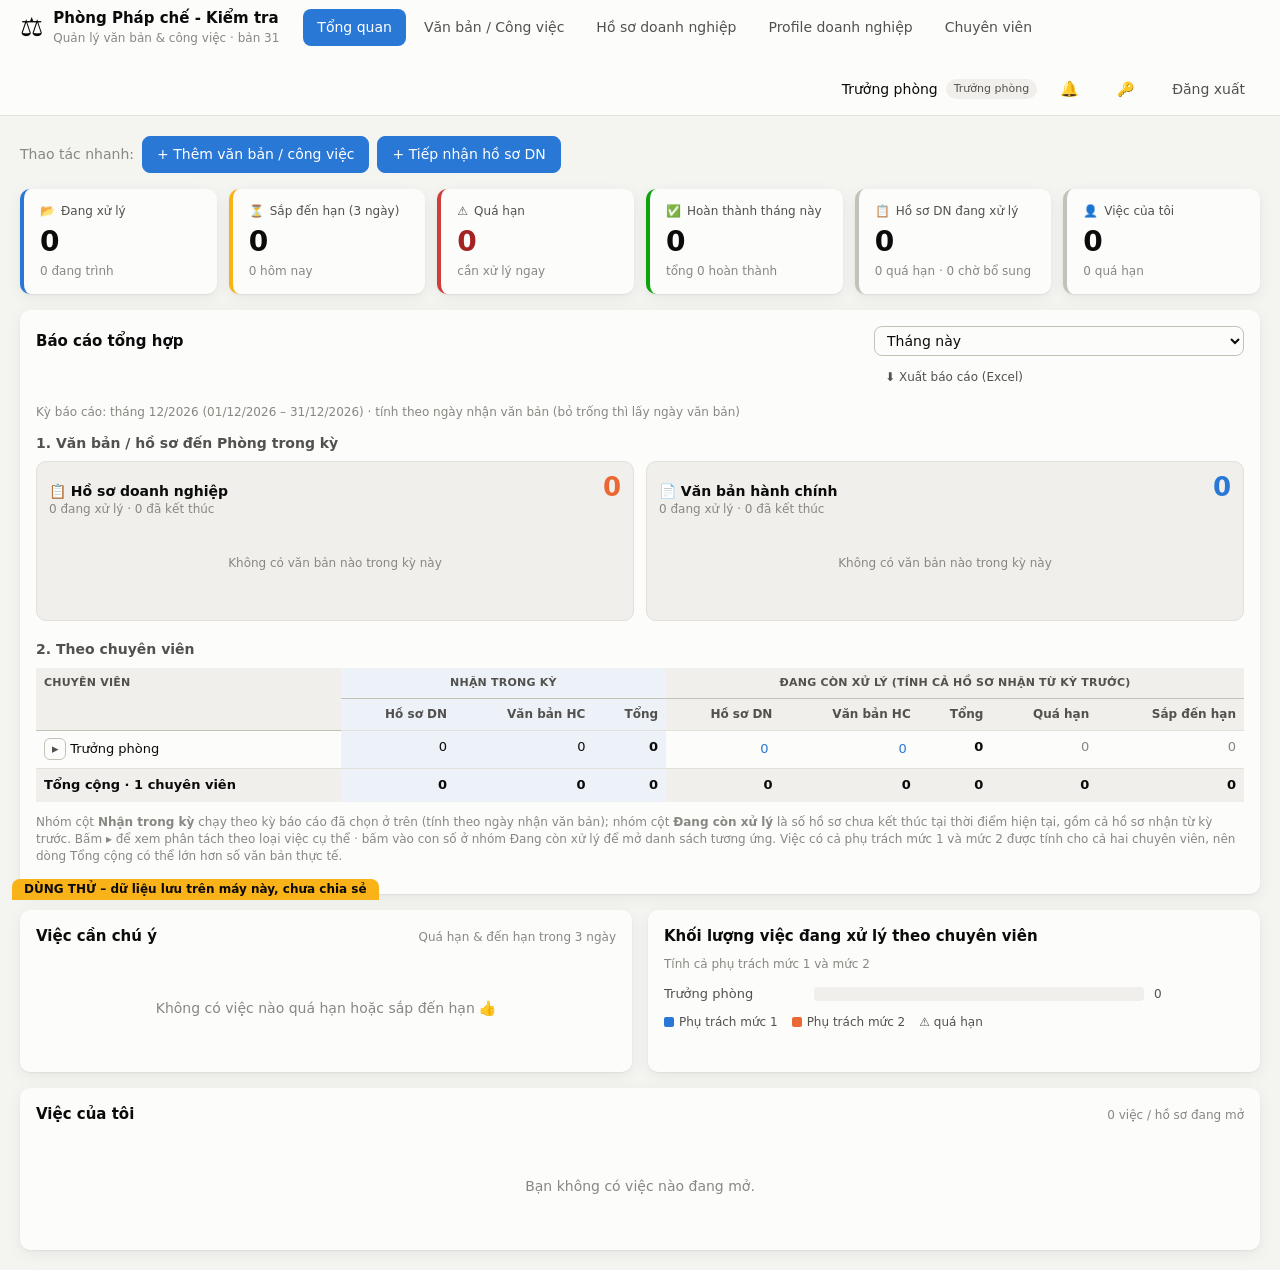
==== commit 67d3bf21: "Bao cao tong hop: xuat file Excel 3 sheet thay cho CSV 1 file CSV khong ho tro nhieu sheet nen nut x" ====
--- a/demo.html
+++ b/demo.html
@@ -5,7 +5,7 @@
 <meta name="viewport" content="width=device-width, initial-scale=1">
 <title>[Dùng thử] Dashboard Phòng Pháp chế - Kiểm tra</title>
 <link rel="icon" href="data:image/svg+xml,<svg xmlns='http://www.w3.org/2000/svg' viewBox='0 0 100 100'><text y='.9em' font-size='90'>⚖️</text></svg>">
-<link rel="stylesheet" href="css/style.css?v=44">
+<link rel="stylesheet" href="css/style.css?v=45">
 </head>
 <body>
 
@@ -52,6 +52,7 @@
             <b>Thông báo</b>
             <button type="button" class="btn link small" id="notif-read-all">Đánh dấu đã đọc tất cả</button>
           </div>
+          <div class="notif-sum" id="notif-sum" hidden></div>
           <div class="notif-list" id="notif-list"></div>
           <div class="notif-foot muted small">Có thông báo khi bạn được giao hoặc được điều chuyển phụ trách một việc.</div>
         </div>
@@ -80,7 +81,7 @@
             <span id="rp-custom" class="rp-custom" hidden>
               <input type="date" id="rp-from"> <span class="muted">→</span> <input type="date" id="rp-to">
             </span>
-            <button class="btn ghost small" id="rp-export" type="button">⬇ Xuất báo cáo (CSV)</button>
+            <button class="btn ghost small" id="rp-export" type="button">⬇ Xuất báo cáo (Excel)</button>
           </div>
         </div>
         <p class="muted small" id="rp-range-label"></p>
@@ -398,6 +399,8 @@
       <button type="button" class="btn danger lead-only" id="delete-task-btn" hidden>Xóa</button>
       <div class="spacer"></div>
       <button type="button" class="btn ghost" data-close>Đóng</button>
+      <button type="button" class="btn lead-only" id="dup-task-btn"
+              title="Lưu văn bản này rồi mở ngay văn bản mới, giữ nguyên thông tin vừa nhập (chỉ phải gõ lại số văn bản và trích yếu)">Duplicate và Lưu</button>
       <button type="submit" class="btn primary" id="save-task-btn">Lưu</button>
     </div>
   </form>
@@ -482,6 +485,8 @@
       <button type="button" class="btn danger lead-only" id="delete-license-btn" hidden>Xóa</button>
       <div class="spacer"></div>
       <button type="button" class="btn ghost" data-close>Đóng</button>
+      <button type="button" class="btn lead-only" id="dup-license-btn"
+              title="Lưu hồ sơ này rồi mở ngay hồ sơ mới, giữ nguyên thông tin vừa nhập (chỉ phải gõ lại số hồ sơ và nội dung)">Duplicate và Lưu</button>
       <button type="submit" class="btn primary" id="save-license-btn">Lưu</button>
     </div>
   </form>
@@ -1051,34 +1056,13 @@
   </form>
 </dialog>
 
-<!-- ===== LỜI CHÀO KHI VÀO HỆ THỐNG: tóm tắt nhiệm vụ mới được giao ===== -->
-<dialog id="welcome-dialog" class="modal small">
-  <form id="welcome-form" method="dialog">
-    <div class="modal-head">
-      <h2 id="wc-title">Bạn có nhiệm vụ mới</h2>
-      <button type="button" class="btn ghost" data-close>✕</button>
-    </div>
-    <div class="modal-body">
-      <div id="wc-sum" class="wc-sum"></div>
-      <div id="wc-groups" class="wc-groups"></div>
-      <p class="muted small">Bấm vào một việc để mở ngay · các thông báo này vẫn nằm ở chuông 🔔 trên thanh trên cùng.</p>
-    </div>
-    <div class="modal-foot">
-      <button type="button" class="btn ghost" id="wc-read">Đánh dấu đã đọc</button>
-      <div class="spacer"></div>
-      <button type="button" class="btn" data-close>Để sau</button>
-      <button type="button" class="btn primary" id="wc-go">Xem việc của tôi ›</button>
-    </div>
-  </form>
-</dialog>
-
 <div id="toast" class="toast" hidden></div>
 <div style="position:fixed;bottom:0;left:12px;background:#fab219;color:#0b0b0b;font-size:12px;font-weight:600;padding:2px 12px;border-radius:8px 8px 0 0;z-index:50">DÙNG THỬ – dữ liệu lưu trên máy này, chưa chia sẻ</div>
 
 <!-- CHẾ ĐỘ DÙNG THỬ TRÊN MÁY: dữ liệu lưu trong localStorage của trình duyệt này.
      ?sample=1 nạp dữ liệu mẫu · ?reset=1 xóa hết · ?user=N xem với vai người thứ N trong danh sách -->
 <script src="vendor/supabase-2.117.1.min.js"></script>
-<script src="js/config.js?v=35"></script>
+<script src="js/config.js?v=36"></script>
 <script>
   window.MOCK_USER = +(new URLSearchParams(location.search).get("user") || 1);
   window.APP_CONFIG = Object.assign({}, window.APP_CONFIG, { SUPABASE_URL: "https://local.demo", SUPABASE_ANON_KEY: "local" });
@@ -1086,7 +1070,7 @@
 <script src="js/demo-data.js?v=35"></script>
 <script src="js/docread.js?v=14"></script>
 <script src="js/datevn.js?v=2"></script>
-<script src="js/app.js?v=49"></script>
+<script src="js/app.js?v=54"></script>
 <script src="vendor/xlsx-0.18.5.full.min.js" defer></script>
 </body>
 </html>
--- a/css/style.css
+++ b/css/style.css
@@ -583,33 +583,14 @@
 .abbr { font-weight: 600; }
 .content-cell > .abbr { color: var(--muted); font-size: 12px; }
 
-/* ===== Lời chào khi vào hệ thống: tóm tắt nhiệm vụ mới được giao ===== */
-.wc-sum { display: flex; flex-wrap: wrap; gap: 8px; margin-bottom: 12px; }
-.wc-chip {
-  display: inline-flex; align-items: center; gap: 6px;
-  border: 1px solid var(--line-2); border-radius: 99px; padding: 4px 11px; font-size: 13px;
-}
-.wc-chip b { font-size: 15px; }
-.wc-chip.license { border-color: var(--series-2); color: var(--series-2); }
-.wc-chip.task { border-color: var(--primary); color: var(--primary); }
-.wc-chip.note { border-style: dashed; color: var(--muted); }
-.wc-groups { display: flex; flex-direction: column; gap: 12px; }
-.wc-group { border: 1px solid var(--line); border-radius: var(--radius); padding: 10px 12px; background: var(--surface-2); }
-.wc-g-head { font-weight: 600; }
-.wc-kinds { display: flex; flex-wrap: wrap; gap: 6px; margin: 7px 0 2px; }
-.wc-kind {
-  background: var(--surface); border: 1px solid var(--line); border-radius: 7px;
-  padding: 2px 8px; font-size: 12px; color: var(--ink-2);
-}
-.wc-items { list-style: none; margin: 6px 0 0; padding: 0; }
-.wc-items > li { border-top: 1px solid var(--line); }
-.wc-items > li.muted { padding: 6px 2px; }
-.wc-item {
-  display: block; width: 100%; text-align: left; background: none; border: 0;
-  padding: 7px 2px; cursor: pointer; color: inherit; font: inherit;
-}
-.wc-item:hover .wc-i-main { text-decoration: underline; }
-.wc-i-main { display: block; }
-.wc-i-meta { display: flex; gap: 8px; flex-wrap: wrap; color: var(--muted); font-size: 12px; margin-top: 2px; }
-.wc-i-meta .due-warn { color: var(--warning-ink); font-weight: 600; }
-.wc-i-meta .due-crit { color: var(--critical-ink); font-weight: 600; }
+/* ===== Tóm tắt ngay dưới chuông thông báo ===== */
+.notif-sum { padding: 9px 12px; border-bottom: 1px solid var(--line); background: var(--surface-2); }
+.ns-head { font-weight: 600; margin-bottom: 6px; }
+.ns-row { display: flex; gap: 8px; align-items: baseline; flex-wrap: wrap; margin-top: 5px; }
+.ns-chip {
+  display: inline-flex; align-items: center; gap: 5px; white-space: nowrap;
+  border: 1px solid var(--line-2); border-radius: 99px; padding: 2px 9px; font-size: 12px;
+}
+.ns-chip.license { border-color: var(--series-2); color: var(--series-2); }
+.ns-chip.task { border-color: var(--primary); color: var(--primary); }
+.ns-kinds { color: var(--ink-2); font-size: 12px; }
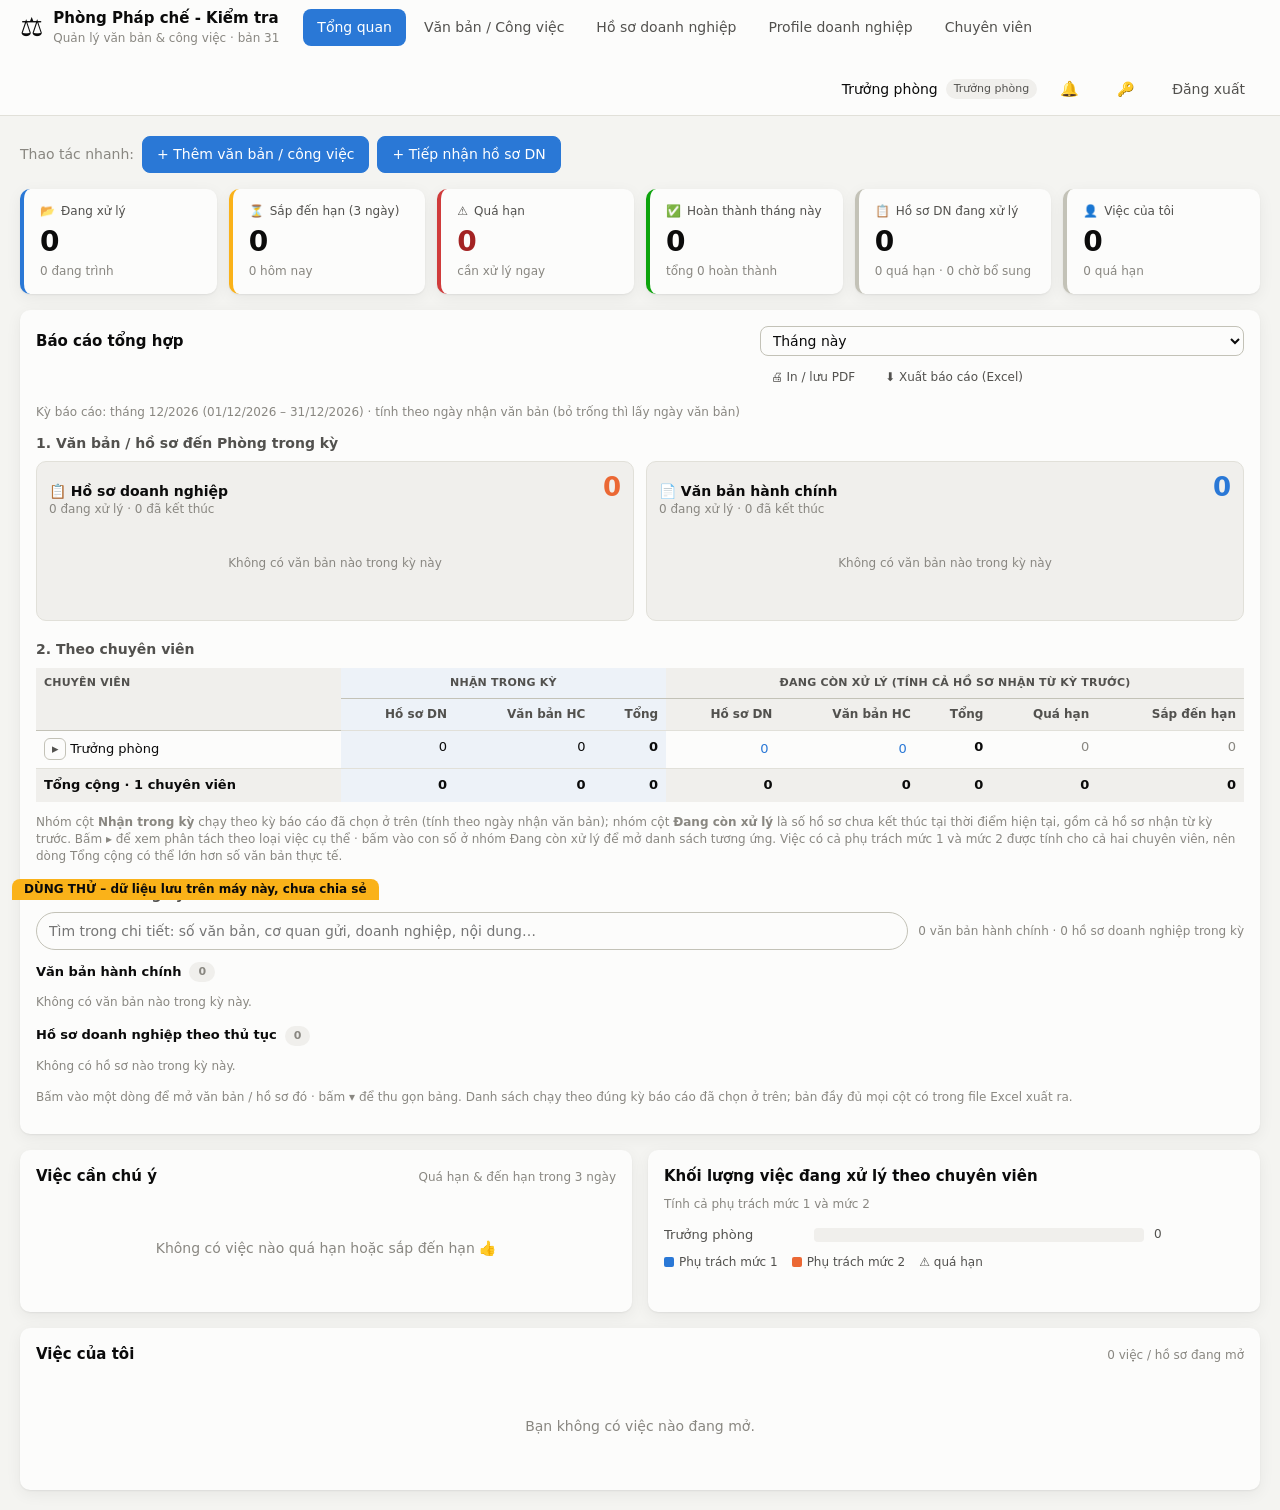
==== commit aec3751a: "Bao cao tong hop: Excel co dinh dang, ban in/PDF, va muc "3. Chi tiet trong ky" Tra cuu ngay tren we" ====
--- a/demo.html
+++ b/demo.html
@@ -5,7 +5,7 @@
 <meta name="viewport" content="width=device-width, initial-scale=1">
 <title>[Dùng thử] Dashboard Phòng Pháp chế - Kiểm tra</title>
 <link rel="icon" href="data:image/svg+xml,<svg xmlns='http://www.w3.org/2000/svg' viewBox='0 0 100 100'><text y='.9em' font-size='90'>⚖️</text></svg>">
-<link rel="stylesheet" href="css/style.css?v=45">
+<link rel="stylesheet" href="css/style.css?v=46">
 </head>
 <body>
 
@@ -81,6 +81,7 @@
             <span id="rp-custom" class="rp-custom" hidden>
               <input type="date" id="rp-from"> <span class="muted">→</span> <input type="date" id="rp-to">
             </span>
+            <button class="btn ghost small" id="rp-print" type="button">🖨 In / lưu PDF</button>
             <button class="btn ghost small" id="rp-export" type="button">⬇ Xuất báo cáo (Excel)</button>
           </div>
         </div>
@@ -97,6 +98,17 @@
           nhóm cột <b>Đang còn xử lý</b> là số hồ sơ chưa kết thúc tại thời điểm hiện tại, gồm cả hồ sơ nhận từ kỳ trước.
           Bấm ▸ để xem phân tách theo loại việc cụ thể · bấm vào con số ở nhóm Đang còn xử lý để mở danh sách tương ứng.
           Việc có cả phụ trách mức 1 và mức 2 được tính cho cả hai chuyên viên, nên dòng Tổng cộng có thể lớn hơn số văn bản thực tế.</p>
+        <h3 class="rp-h">3. Chi tiết trong kỳ</h3>
+        <div id="rp-detail">
+          <div class="rp-dtools">
+            <input type="search" id="rp-q" placeholder="Tìm trong chi tiết: số văn bản, cơ quan gửi, doanh nghiệp, nội dung…">
+            <span class="muted small" id="rp-dcount"></span>
+          </div>
+          <div class="rp-dblock" id="rp-d-doc"></div>
+          <div class="rp-dblock" id="rp-d-lic"></div>
+          <p class="muted small">Bấm vào một dòng để mở văn bản / hồ sơ đó · bấm ▾ để thu gọn bảng.
+            Danh sách chạy theo đúng kỳ báo cáo đã chọn ở trên; bản đầy đủ mọi cột có trong file Excel xuất ra.</p>
+        </div>
       </div>
 
       <div class="grid-2">
@@ -1070,7 +1082,7 @@
 <script src="js/demo-data.js?v=35"></script>
 <script src="js/docread.js?v=14"></script>
 <script src="js/datevn.js?v=2"></script>
-<script src="js/app.js?v=54"></script>
-<script src="vendor/xlsx-0.18.5.full.min.js" defer></script>
+<script src="js/app.js?v=55"></script>
+<script src="vendor/xlsx-js-style-1.2.0.bundle.js" defer></script>
 </body>
 </html>
--- a/css/style.css
+++ b/css/style.css
@@ -475,6 +475,40 @@
 .rp-table tr.rp-grp th { border-bottom: 1px solid var(--line-2); font-size: 11px; text-transform: uppercase; letter-spacing: .02em; }
 .rp-table tr.rp-grp th[colspan] { text-align: center; }
 .rp-det-grp { font-size: 11px; text-transform: uppercase; letter-spacing: .02em; color: var(--muted); margin: 6px 0 2px; }
+/* ---- Báo cáo: mục "3. Chi tiết trong kỳ" ---- */
+.rp-dtools { display: flex; align-items: center; gap: 10px; flex-wrap: wrap; margin: 2px 0 12px; }
+.rp-dtools input[type="search"] {
+  flex: 1 1 280px; min-width: 0; font: inherit; padding: 8px 12px;
+  border: 1px solid var(--line-2); border-radius: 999px; background: var(--surface); color: var(--ink);
+}
+.rp-dtools input[type="search"]:focus-visible { outline: 2px solid var(--primary); outline-offset: 1px; border-color: var(--primary); }
+.rp-dblock { margin-bottom: 14px; }
+.rp-dhead { display: flex; align-items: center; gap: 8px; margin: 0 0 8px; }
+.rp-dhead h4 { margin: 0; font-size: 13px; font-weight: 600; }
+.rp-dtoggle {
+  border: 1px solid var(--line-2); background: var(--surface); color: var(--ink-2);
+  border-radius: 7px; width: 24px; height: 24px; line-height: 1; padding: 0; cursor: pointer;
+}
+.rp-dtoggle:hover { background: var(--surface-2); }
+.rp-dbadge {
+  font-size: 11px; font-weight: 600; font-variant-numeric: tabular-nums;
+  padding: 2px 9px; border-radius: 999px; background: color-mix(in srgb, var(--primary) 12%, transparent); color: var(--primary);
+}
+.rp-dbadge.zero { background: var(--surface-2); color: var(--muted); }
+.rp-dblock .table-wrap { max-height: 440px; overflow: auto; border: 1px solid var(--line); border-radius: var(--radius); }
+.rp-dtable { font-size: 12.5px; }
+.rp-dtable th { white-space: nowrap; }
+.rp-dtable tbody tr { cursor: pointer; }
+.rp-dtable tbody tr:hover td { background: var(--surface-2); }
+.rp-dtable td { max-width: 230px; overflow: hidden; text-overflow: ellipsis; white-space: nowrap; }
+.rp-dtable td.rp-dc-content { max-width: 380px; color: var(--ink-2); }
+.rp-dtable tr.rp-dc-od td:first-child { box-shadow: inset 3px 0 0 var(--critical); }
+.rp-dtable tr.rp-dgrp td {
+  background: var(--surface-2); font-weight: 600; white-space: nowrap; max-width: none;
+  position: sticky; top: 30px; z-index: 1;
+}
+.rp-dmore { margin-top: 8px; text-align: center; }
+
 
 /* ============ Tải văn bản lên để tự điền (js/docread.js) ============ */
 .read-box { margin-bottom: 12px; }
